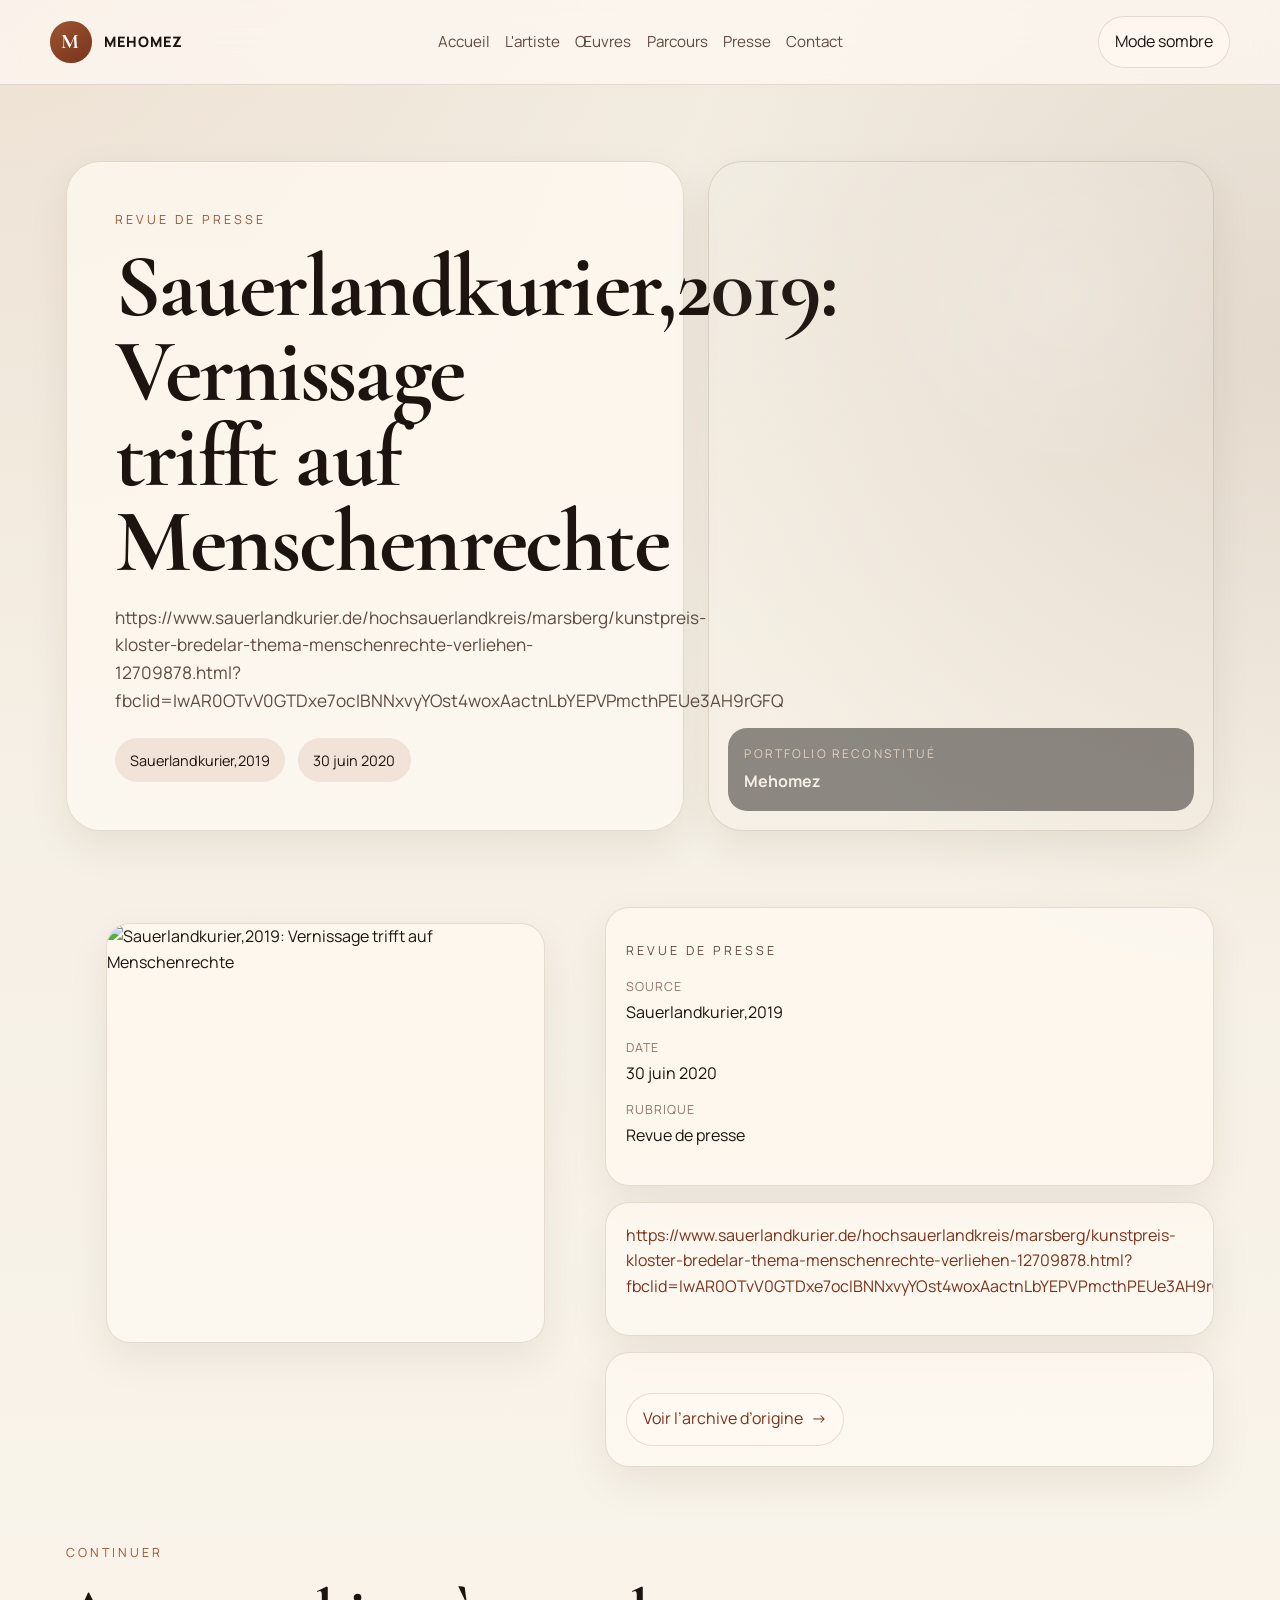
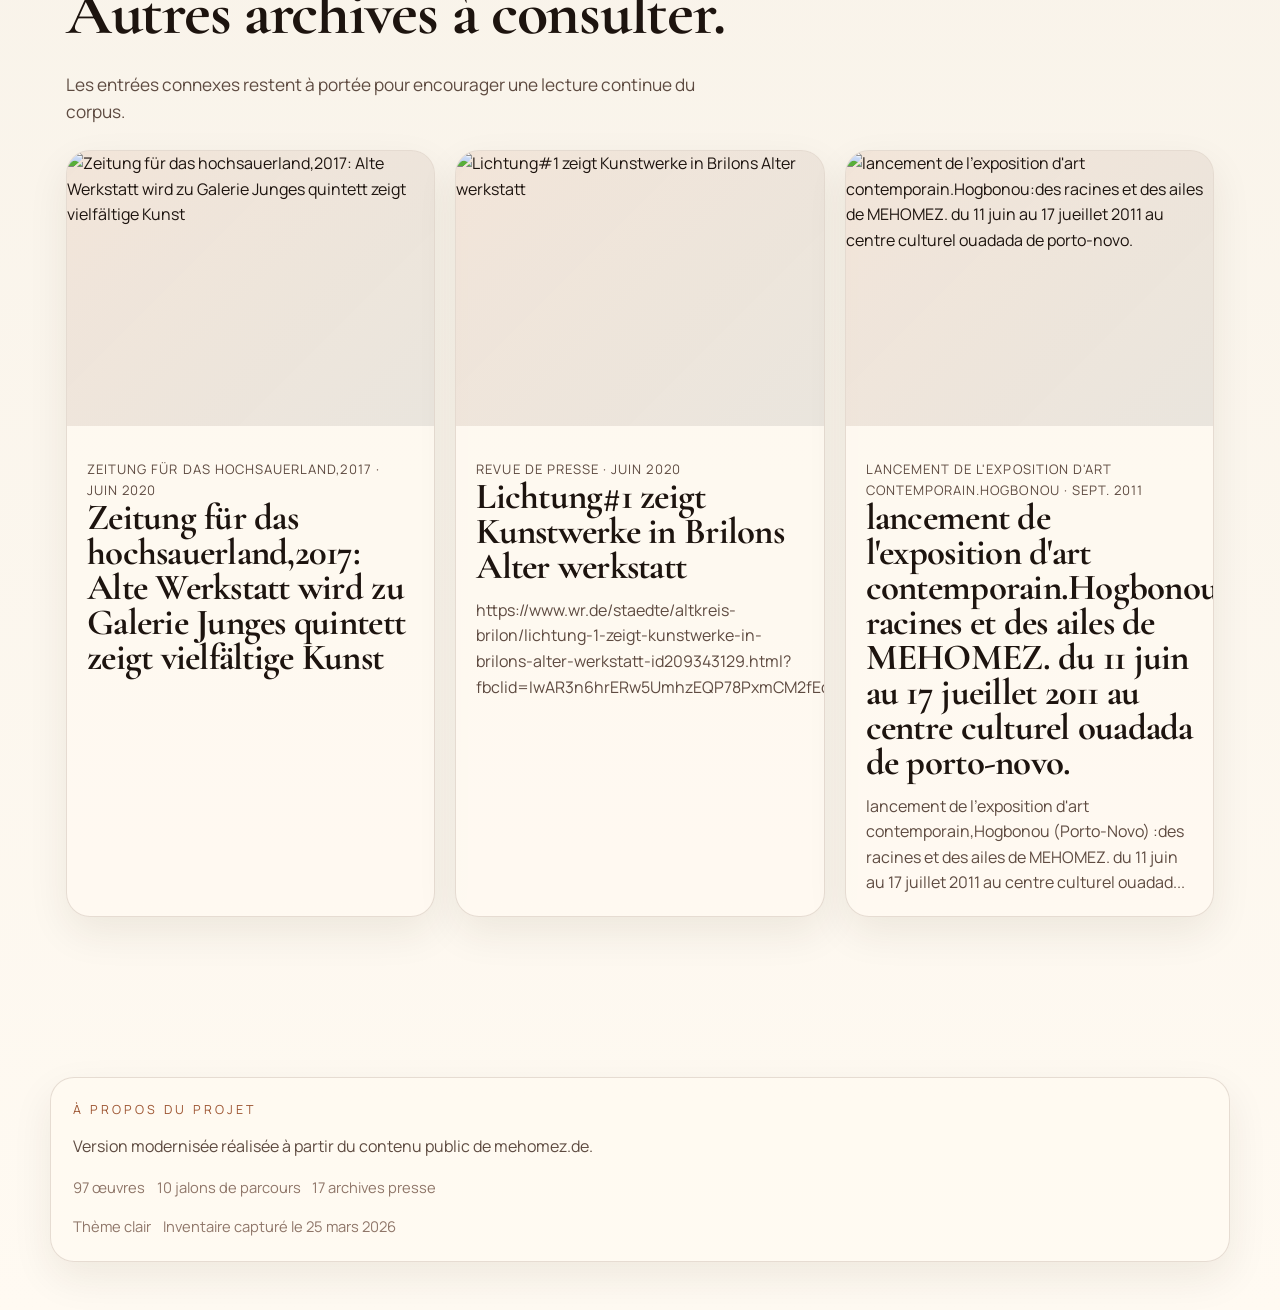
==== article.html @ 06244765 "feat: Add initial website structure, styling, content fetching scripts, and core pages for Mehomez." ====
<!DOCTYPE html>
<html lang="fr">
  <head>
    <meta charset="utf-8" />
    <meta name="viewport" content="width=device-width, initial-scale=1" />
    <title>Mehomez | Article</title>
    <link rel="preconnect" href="https://fonts.googleapis.com" />
    <link rel="preconnect" href="https://fonts.gstatic.com" crossorigin />
    <link
      href="https://fonts.googleapis.com/css2?family=Cormorant+Garamond:wght@400;500;600;700&family=Manrope:wght@400;500;600;700;800&display=swap"
      rel="stylesheet"
    />
    <link rel="stylesheet" href="./caca.css" />
    <script type="module" src="./app.js"></script>
  </head>
  <body data-page="article-detail">
    <a class="skip-link" href="#main-content">Aller au contenu</a>
    <div class="site-frame">
      <header class="site-header" data-site-header></header>
      <main id="main-content" class="page-main" data-page-root></main>
      <footer class="site-footer" data-site-footer></footer>
    </div>
  </body>
</html>
---- caca.css ----
:root {
  color-scheme: light;
  --bg: #f2ece1;
  --bg-elevated: rgba(255, 250, 244, 0.82);
  --bg-strong: #fffaf2;
  --surface: rgba(255, 250, 242, 0.72);
  --surface-strong: rgba(255, 247, 238, 0.96);
  --text: #1d140f;
  --text-soft: #5e4b41;
  --text-faint: #8f7669;
  --line: rgba(99, 70, 53, 0.16);
  --accent: #9d5532;
  --accent-strong: #7a321b;
  --accent-soft: rgba(157, 85, 50, 0.12);
  --hero-overlay: linear-gradient(180deg, rgba(28, 18, 13, 0.1), rgba(28, 18, 13, 0.55));
  --shadow-lg: 0 26px 70px rgba(53, 32, 18, 0.12);
  --shadow-md: 0 16px 40px rgba(53, 32, 18, 0.08);
  --max-width: 1180px;
  --radius-xl: 34px;
  --radius-lg: 24px;
  --radius-md: 18px;
  --space-xl: 3rem;
  --space-2xl: 4.75rem;
  --space-3xl: 7rem;
  --font-serif: "Cormorant Garamond", Georgia, serif;
  --font-sans: "Manrope", "Segoe UI", sans-serif;
}

html[data-theme='dark'] {
  color-scheme: dark;
  --bg: #111113;
  --bg-elevated: rgba(21, 21, 24, 0.84);
  --bg-strong: #17181b;
  --surface: rgba(24, 24, 28, 0.76);
  --surface-strong: rgba(28, 28, 33, 0.94);
  --text: #efe6d9;
  --text-soft: #cbb7a3;
  --text-faint: #9d8879;
  --line: rgba(245, 219, 194, 0.12);
  --accent: #ca7a49;
  --accent-strong: #ef9c62;
  --accent-soft: rgba(202, 122, 73, 0.16);
  --hero-overlay: linear-gradient(180deg, rgba(9, 9, 11, 0.14), rgba(9, 9, 11, 0.72));
  --shadow-lg: 0 30px 80px rgba(0, 0, 0, 0.34);
  --shadow-md: 0 18px 42px rgba(0, 0, 0, 0.24);
}

* {
  box-sizing: border-box;
}

html {
  scroll-behavior: smooth;
}

body {
  margin: 0;
  min-height: 100vh;
  font-family: var(--font-sans);
  color: var(--text);
  background:
    radial-gradient(circle at top left, rgba(210, 162, 128, 0.14), transparent 24%),
    radial-gradient(circle at 100% 12%, rgba(120, 76, 48, 0.12), transparent 22%),
    linear-gradient(180deg, var(--bg), var(--bg-strong));
  line-height: 1.6;
}

body::before {
  content: "";
  position: fixed;
  inset: 0;
  background-image:
    linear-gradient(rgba(255, 255, 255, 0.03) 1px, transparent 1px),
    linear-gradient(90deg, rgba(255, 255, 255, 0.03) 1px, transparent 1px);
  background-size: 120px 120px;
  opacity: 0.18;
  pointer-events: none;
  mix-blend-mode: soft-light;
}

a {
  color: inherit;
  text-decoration: none;
}

img {
  display: block;
  max-width: 100%;
}

.skip-link {
  position: absolute;
  left: -999px;
  top: 1rem;
  z-index: 999;
  background: var(--accent-strong);
  color: #fff;
  padding: 0.75rem 1rem;
  border-radius: 999px;
}

.skip-link:focus {
  left: 1rem;
}

.site-header {
  position: sticky;
  top: 0;
  z-index: 40;
  backdrop-filter: blur(18px);
  background: color-mix(in srgb, var(--bg-elevated) 85%, transparent);
  border-bottom: 1px solid var(--line);
}

.site-header__inner,
.site-footer__grid,
.section-shell,
.page-main {
  width: min(calc(100% - 2rem), var(--max-width));
  margin: 0 auto;
}

.site-header__inner {
  display: flex;
  align-items: center;
  justify-content: space-between;
  gap: 1rem;
  padding: 1rem 0;
}

.brand {
  display: inline-flex;
  align-items: center;
  gap: 0.8rem;
  font-weight: 800;
  letter-spacing: 0.06em;
  text-transform: uppercase;
}

.brand__mark {
  display: grid;
  place-items: center;
  width: 2.6rem;
  height: 2.6rem;
  border-radius: 50%;
  background: linear-gradient(145deg, var(--accent), var(--accent-strong));
  color: #fff;
  font-family: var(--font-serif);
  font-size: 1.3rem;
}

.brand__text {
  font-size: 0.9rem;
}

.site-nav,
.site-header__actions {
  display: flex;
  align-items: center;
  gap: 0.75rem;
}

.site-nav a,
.theme-toggle,
.menu-toggle,
.cta-link,
.collection-link,
.field select,
.field input {
  transition: 180ms ease;
}

.site-nav a {
  position: relative;
  padding: 0.4rem 0.1rem;
  font-size: 0.95rem;
  color: var(--text-soft);
}

.site-nav a::after {
  content: "";
  position: absolute;
  left: 0;
  bottom: -0.15rem;
  width: 100%;
  height: 1px;
  background: var(--accent);
  transform: scaleX(0);
  transform-origin: left;
}

.site-nav a:hover,
.site-nav a:focus-visible,
.site-nav a.is-active {
  color: var(--text);
}

.site-nav a:hover::after,
.site-nav a:focus-visible::after,
.site-nav a.is-active::after {
  transform: scaleX(1);
}

.theme-toggle,
.menu-toggle,
.cta-link {
  border: 1px solid var(--line);
  border-radius: 999px;
  background: var(--surface);
  color: var(--text);
  font: inherit;
  cursor: pointer;
}

.theme-toggle,
.menu-toggle {
  padding: 0.75rem 1rem;
}

.theme-toggle:hover,
.menu-toggle:hover,
.cta-link:hover,
.field select:hover,
.field input:hover {
  border-color: var(--accent);
}

.theme-toggle:focus-visible,
.menu-toggle:focus-visible,
.site-nav a:focus-visible,
.cta-link:focus-visible,
.field select:focus-visible,
.field input:focus-visible,
.link-stack a:focus-visible,
.work-card a:focus-visible,
.story-card a:focus-visible,
.collection-link:focus-visible {
  outline: 2px solid var(--accent);
  outline-offset: 3px;
}

.menu-toggle {
  display: none;
}

.mobile-nav {
  display: none;
  padding: 0 1rem 1rem;
  gap: 0.75rem;
}

.mobile-nav a {
  display: block;
  padding: 0.85rem 0;
  border-bottom: 1px solid var(--line);
  color: var(--text-soft);
}

.mobile-nav a.is-active {
  color: var(--text);
}

.page-main {
  padding-bottom: var(--space-3xl);
}

.section-shell {
  padding: var(--space-2xl) 0 0;
}

.hero {
  padding-top: clamp(2.8rem, 6vw, 5rem);
}

.hero__grid {
  display: grid;
  grid-template-columns: minmax(0, 1.1fr) minmax(320px, 0.9fr);
  gap: 1.5rem;
  align-items: stretch;
}

.hero__copy,
.hero__visual,
.panel,
.work-card,
.story-card,
.stat-card,
.collection-link,
.timeline-item {
  border: 1px solid var(--line);
  background: var(--surface);
  box-shadow: var(--shadow-md);
}

.hero__copy {
  padding: clamp(1.6rem, 4vw, 3rem);
  border-radius: var(--radius-xl);
}

.hero__copy h1,
.section-heading h2,
.panel h2,
.work-card h3,
.story-card h3,
.timeline-item h3 {
  margin: 0;
  font-family: var(--font-serif);
  line-height: 0.95;
  letter-spacing: -0.02em;
}

.hero__copy h1 {
  font-size: clamp(3.2rem, 7vw, 6.8rem);
  max-width: 11ch;
}

.eyebrow {
  margin: 0 0 0.85rem;
  color: var(--accent);
  font-size: 0.78rem;
  letter-spacing: 0.24em;
  text-transform: uppercase;
}

.lede,
.section-lede {
  margin: 1.2rem 0 0;
  max-width: 58ch;
  color: var(--text-soft);
  font-size: 1.08rem;
}

.hero__visual {
  position: relative;
  min-height: 420px;
  overflow: hidden;
  border-radius: var(--radius-xl);
  background:
    var(--hero-overlay),
    linear-gradient(135deg, rgba(157, 85, 50, 0.18), rgba(19, 14, 12, 0.42));
  background-size: cover;
  background-position: center;
}

.hero__visual::after {
  content: "";
  position: absolute;
  inset: 0;
  background:
    linear-gradient(145deg, rgba(255, 255, 255, 0.06), transparent 35%),
    radial-gradient(circle at 70% 20%, rgba(255, 255, 255, 0.18), transparent 30%);
}

.hero__visual-overlay {
  position: absolute;
  inset: auto 1.2rem 1.2rem 1.2rem;
  z-index: 1;
  display: grid;
  gap: 0.35rem;
  padding: 1rem;
  border-radius: 1.2rem;
  background: rgba(17, 14, 13, 0.46);
  color: #f6ede4;
  backdrop-filter: blur(10px);
}

.hero__visual-label {
  font-size: 0.75rem;
  letter-spacing: 0.18em;
  text-transform: uppercase;
  color: rgba(255, 232, 210, 0.76);
}

.meta-strip {
  display: flex;
  flex-wrap: wrap;
  gap: 0.8rem;
  margin: 1.5rem 0 0;
  padding: 0;
  list-style: none;
}

.meta-strip li {
  padding: 0.65rem 0.95rem;
  border-radius: 999px;
  background: var(--accent-soft);
  color: var(--text);
  font-size: 0.9rem;
}

.stat-band__grid,
.cards-grid,
.artist-grid,
.contact-grid,
.detail-grid,
.split-grid {
  display: grid;
  gap: 1.25rem;
}

.stat-band__grid {
  grid-template-columns: repeat(3, minmax(0, 1fr));
}

.stat-card {
  padding: 1.25rem 1.3rem;
  border-radius: var(--radius-lg);
}

.stat-card strong {
  display: block;
  font-family: var(--font-serif);
  font-size: clamp(2rem, 4vw, 3.1rem);
}

.stat-card span {
  color: var(--text-soft);
}

.section-heading {
  display: grid;
  gap: 0.45rem;
  margin-bottom: 1.5rem;
}

.section-heading h2,
.panel h2 {
  font-size: clamp(2.2rem, 5vw, 4rem);
}

.cards-grid--featured,
.cards-grid--stories,
.cards-grid--works {
  grid-template-columns: repeat(3, minmax(0, 1fr));
}

.work-card,
.story-card,
.collection-link,
.panel,
.timeline-item {
  border-radius: var(--radius-lg);
  overflow: hidden;
}

.work-card__media,
.story-card__media {
  display: block;
  aspect-ratio: 4 / 3;
  overflow: hidden;
  background: linear-gradient(135deg, var(--accent-soft), rgba(0, 0, 0, 0.08));
}

.work-card--featured .work-card__media {
  aspect-ratio: 5 / 4;
}

.work-card img,
.story-card img,
.detail-figure img,
.thumb-card img {
  width: 100%;
  height: 100%;
  object-fit: cover;
  transition: transform 220ms ease;
}

.work-card:hover img,
.story-card:hover img,
.thumb-card:hover img {
  transform: scale(1.03);
}

.work-card__body,
.story-card__body,
.panel,
.timeline-item__body {
  padding: 1.25rem;
}

.work-card__body h3,
.story-card__body h3,
.timeline-item__body h3 {
  font-size: clamp(1.65rem, 3vw, 2.3rem);
}

.work-card__body p,
.story-card__body p,
.timeline-item__body p,
.panel p {
  margin: 0.8rem 0 0;
  color: var(--text-soft);
}

.chip-list,
.accent-stack,
.site-footer__stats,
.site-footer__meta,
.thumb-strip {
  display: flex;
  flex-wrap: wrap;
  gap: 0.7rem;
}

.chip {
  display: inline-flex;
  align-items: center;
  padding: 0.35rem 0.8rem;
  border-radius: 999px;
  background: var(--accent-soft);
  color: var(--text);
  font-size: 0.84rem;
}

.card-meta,
.detail-meta-grid {
  display: grid;
  gap: 0.8rem;
  margin-top: 1rem;
}

.card-meta dt,
.detail-meta-grid dt {
  color: var(--text-faint);
  font-size: 0.78rem;
  letter-spacing: 0.08em;
  text-transform: uppercase;
}

.card-meta dd,
.detail-meta-grid dd {
  margin: 0.2rem 0 0;
}

.split-grid {
  grid-template-columns: 1.15fr 0.85fr;
  align-items: start;
}

.collection-grid {
  display: grid;
  gap: 1rem;
}

.collection-link {
  display: grid;
  gap: 0.5rem;
  padding: 1.25rem;
}

.collection-link strong {
  font-family: var(--font-serif);
  font-size: 1.9rem;
}

.collection-link span:last-child {
  color: var(--text-soft);
}

.collection-link__count {
  color: var(--accent);
  font-size: 0.82rem;
  letter-spacing: 0.18em;
  text-transform: uppercase;
}

.artist-grid,
.detail-grid {
  grid-template-columns: 0.92fr 1.08fr;
  align-items: start;
}

.artist-panel {
  display: grid;
  gap: 1rem;
}

.prose {
  color: var(--text);
}

.prose > :first-child {
  margin-top: 0;
}

.prose > :last-child {
  margin-bottom: 0;
}

.prose h1,
.prose h2,
.prose h3 {
  font-family: var(--font-serif);
  line-height: 0.98;
}

.prose a,
.cta-link,
.link-stack a {
  color: var(--accent-strong);
}

.cta-link {
  display: inline-flex;
  align-items: center;
  gap: 0.5rem;
  margin-top: 1.2rem;
  padding: 0.8rem 1rem;
}

.cta-link::after {
  content: "→";
}

.filter-panel,
.results-bar {
  margin-bottom: 1rem;
}

.filter-grid {
  display: grid;
  grid-template-columns: repeat(3, minmax(0, 1fr));
  gap: 1rem;
}

.field {
  display: grid;
  gap: 0.45rem;
}

.field span {
  color: var(--text-faint);
  font-size: 0.78rem;
  letter-spacing: 0.1em;
  text-transform: uppercase;
}

.field select,
.field input {
  width: 100%;
  min-height: 3rem;
  padding: 0.8rem 1rem;
  border: 1px solid var(--line);
  border-radius: 1rem;
  background: var(--bg-strong);
  color: var(--text);
  font: inherit;
}

.results-bar p {
  margin: 0;
  color: var(--text-soft);
}

.detail-stack,
.detail-gallery {
  display: grid;
  gap: 1rem;
}

.detail-figure {
  min-height: 420px;
  padding: 0;
}

.thumb-card {
  flex: 1 1 140px;
  min-width: 120px;
  aspect-ratio: 1 / 1;
  overflow: hidden;
  border: 1px solid var(--line);
  border-radius: 1rem;
}

.story-card__meta {
  margin: 0;
  color: var(--text-faint);
  font-size: 0.82rem;
  letter-spacing: 0.08em;
  text-transform: uppercase;
}

.timeline {
  position: relative;
  display: grid;
  gap: 1rem;
}

.timeline::before {
  content: "";
  position: absolute;
  left: 6.35rem;
  top: 0.6rem;
  bottom: 0.6rem;
  width: 1px;
  background: var(--line);
}

.timeline-item {
  position: relative;
  display: grid;
  grid-template-columns: 5.4rem 1fr;
  gap: 1rem;
  padding: 1rem;
}

.timeline-item::before {
  content: "";
  position: absolute;
  left: 5.95rem;
  top: 1.4rem;
  width: 0.8rem;
  height: 0.8rem;
  border-radius: 50%;
  background: var(--accent);
  border: 4px solid var(--bg-strong);
}

.timeline-item__date {
  font-size: 0.84rem;
  letter-spacing: 0.08em;
  text-transform: uppercase;
  color: var(--text-faint);
}

.contact-grid {
  grid-template-columns: repeat(3, minmax(0, 1fr));
}

.link-stack {
  display: grid;
  gap: 0.75rem;
  margin-top: 1rem;
}

.link-stack a {
  word-break: break-word;
}

.empty-state,
.media-fallback {
  display: grid;
  place-items: center;
  text-align: center;
  border: 1px dashed var(--line);
  border-radius: var(--radius-lg);
  padding: 2rem;
  color: var(--text-soft);
  background: linear-gradient(135deg, var(--accent-soft), transparent);
}

.media-fallback {
  min-height: 220px;
}

.media-fallback--large {
  min-height: 420px;
}

.site-footer {
  padding: 0 0 var(--space-xl);
}

.site-footer__grid {
  margin-top: var(--space-xl);
  padding: 1.4rem;
  border: 1px solid var(--line);
  border-radius: var(--radius-lg);
  background: var(--surface);
  box-shadow: var(--shadow-md);
}

.site-footer__lede {
  margin: 0.45rem 0 0;
  color: var(--text-soft);
}

.site-footer__stats,
.site-footer__meta {
  margin-top: 1rem;
  color: var(--text-faint);
  font-size: 0.92rem;
}

.reveal {
  animation: rise-in 560ms ease both;
}

.cards-grid > *:nth-child(2),
.stat-band__grid > *:nth-child(2),
.collection-grid > *:nth-child(2),
.timeline > *:nth-child(2) {
  animation-delay: 80ms;
}

.cards-grid > *:nth-child(3),
.stat-band__grid > *:nth-child(3),
.collection-grid > *:nth-child(3),
.timeline > *:nth-child(3) {
  animation-delay: 140ms;
}

@keyframes rise-in {
  from {
    opacity: 0;
    transform: translateY(18px);
  }
  to {
    opacity: 1;
    transform: translateY(0);
  }
}

@media (max-width: 980px) {
  .site-nav {
    display: none;
  }

  .menu-toggle {
    display: inline-flex;
  }

  .mobile-nav {
    display: grid;
  }

  .hero__grid,
  .split-grid,
  .artist-grid,
  .detail-grid,
  .contact-grid,
  .cards-grid--featured,
  .cards-grid--stories,
  .cards-grid--works,
  .stat-band__grid,
  .filter-grid {
    grid-template-columns: 1fr;
  }

  .hero__visual {
    min-height: 320px;
  }

  .timeline::before,
  .timeline-item::before {
    display: none;
  }

  .timeline-item {
    grid-template-columns: 1fr;
  }
}

@media (max-width: 640px) {
  .site-header__inner {
    align-items: flex-start;
  }

  .site-header__actions {
    flex-wrap: wrap;
    justify-content: flex-end;
  }

  .hero__copy h1 {
    font-size: clamp(2.5rem, 14vw, 4.1rem);
  }

  .section-heading h2,
  .panel h2,
  .work-card__body h3,
  .story-card__body h3 {
    font-size: clamp(1.9rem, 9vw, 2.8rem);
  }

  .theme-toggle,
  .menu-toggle,
  .cta-link {
    width: 100%;
    justify-content: center;
  }

  .site-footer__grid {
    padding: 1rem;
  }
}
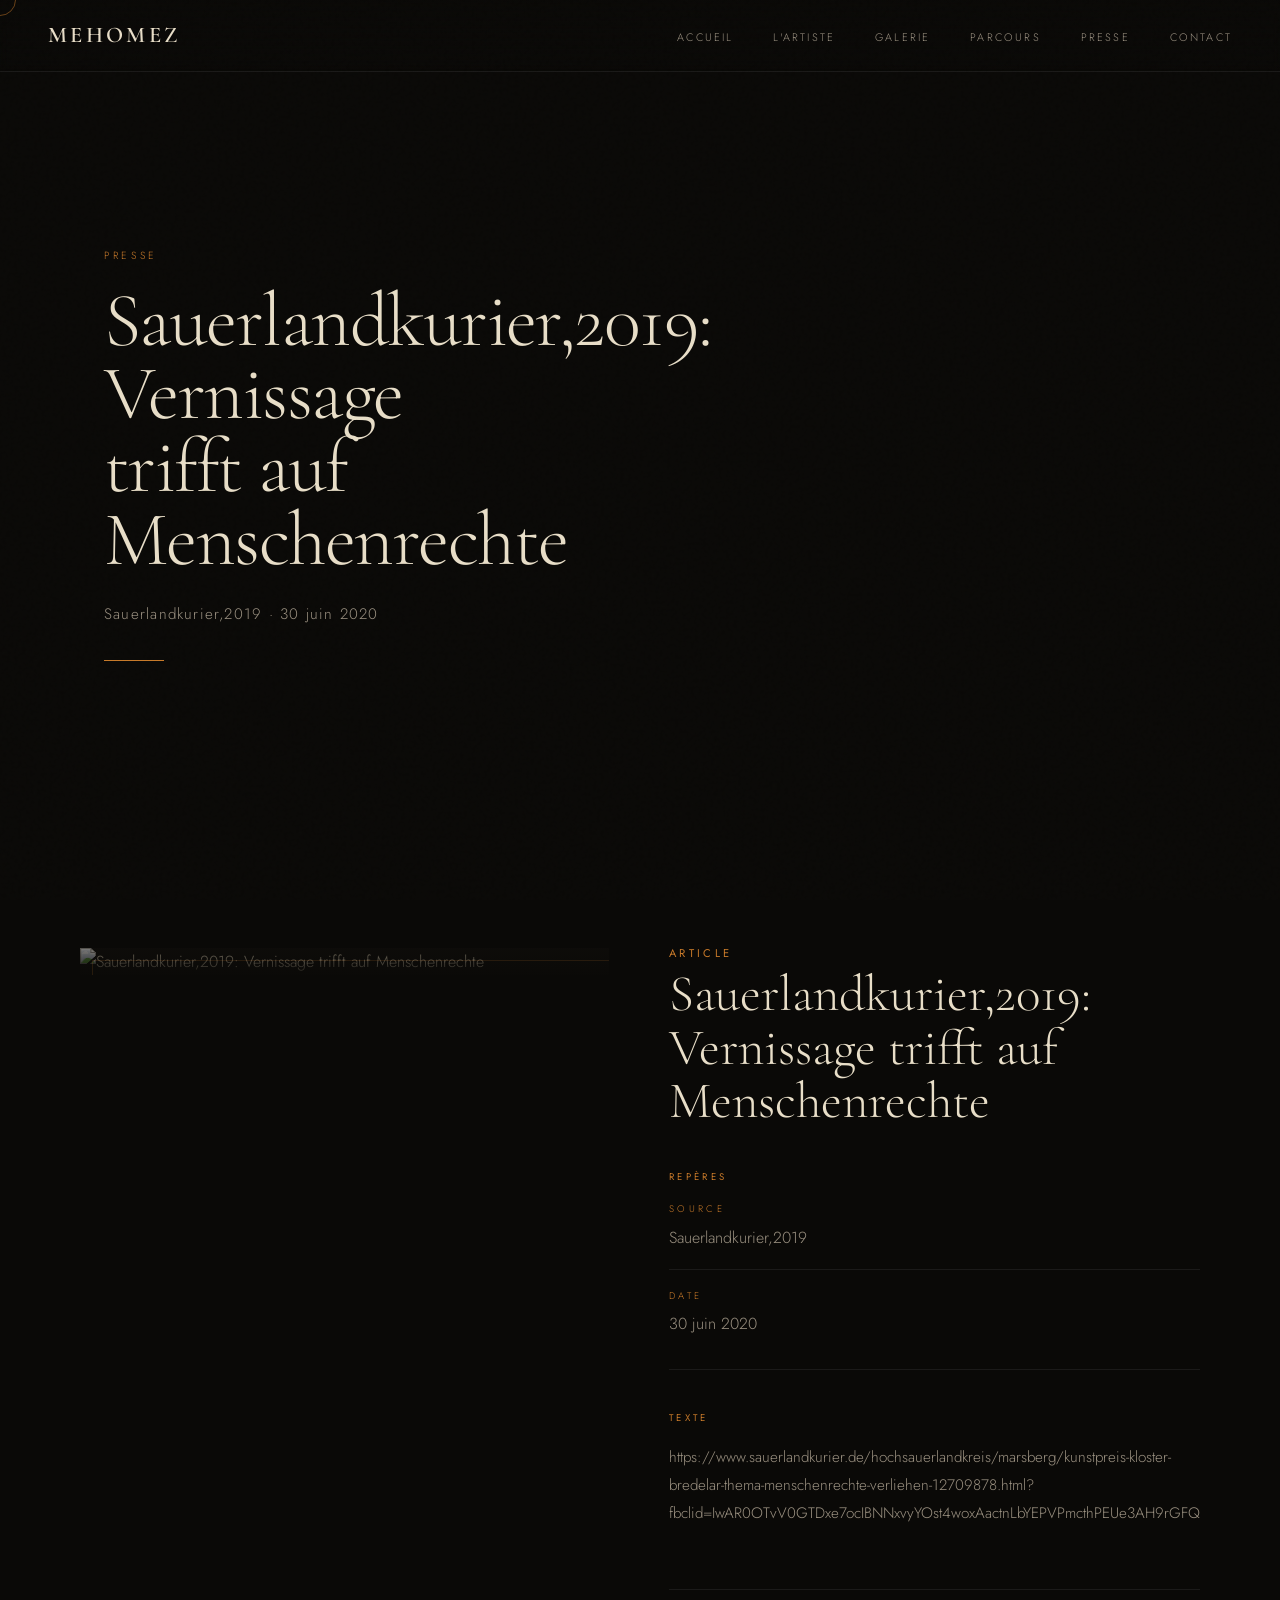
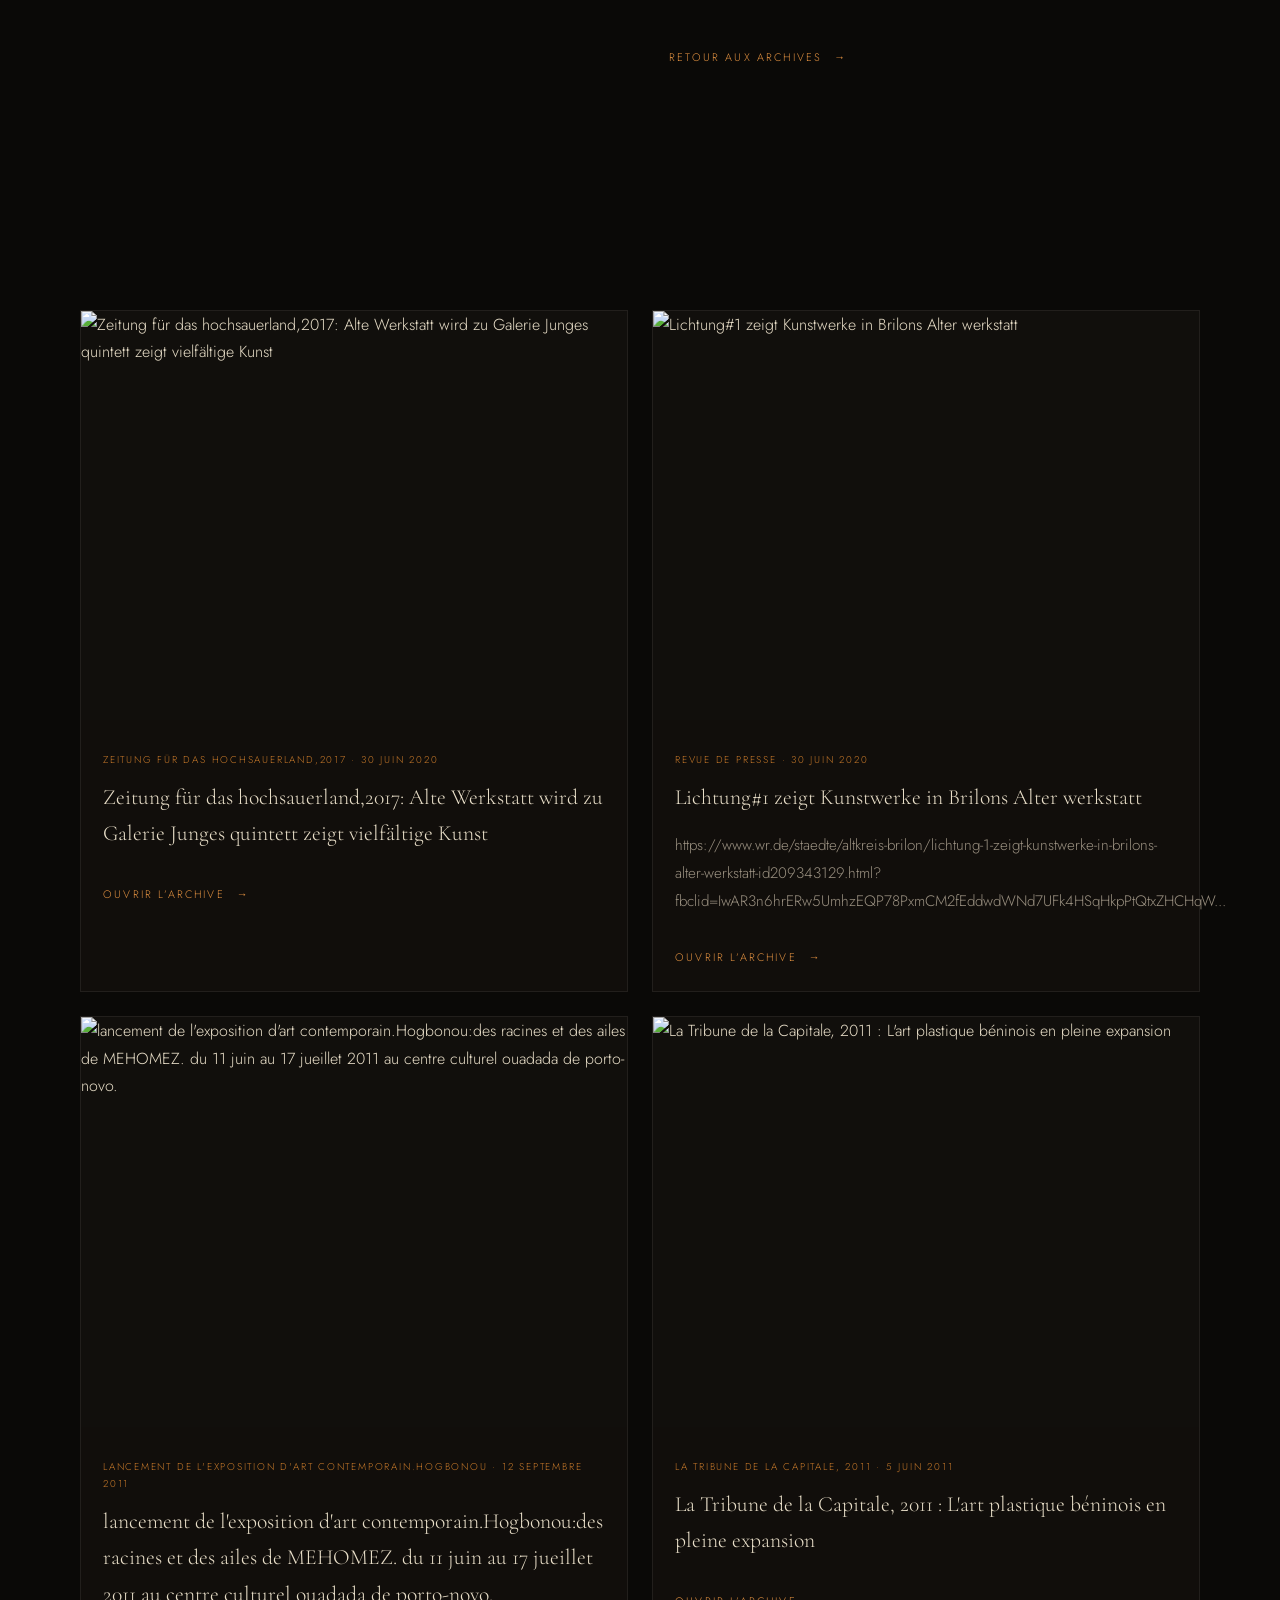
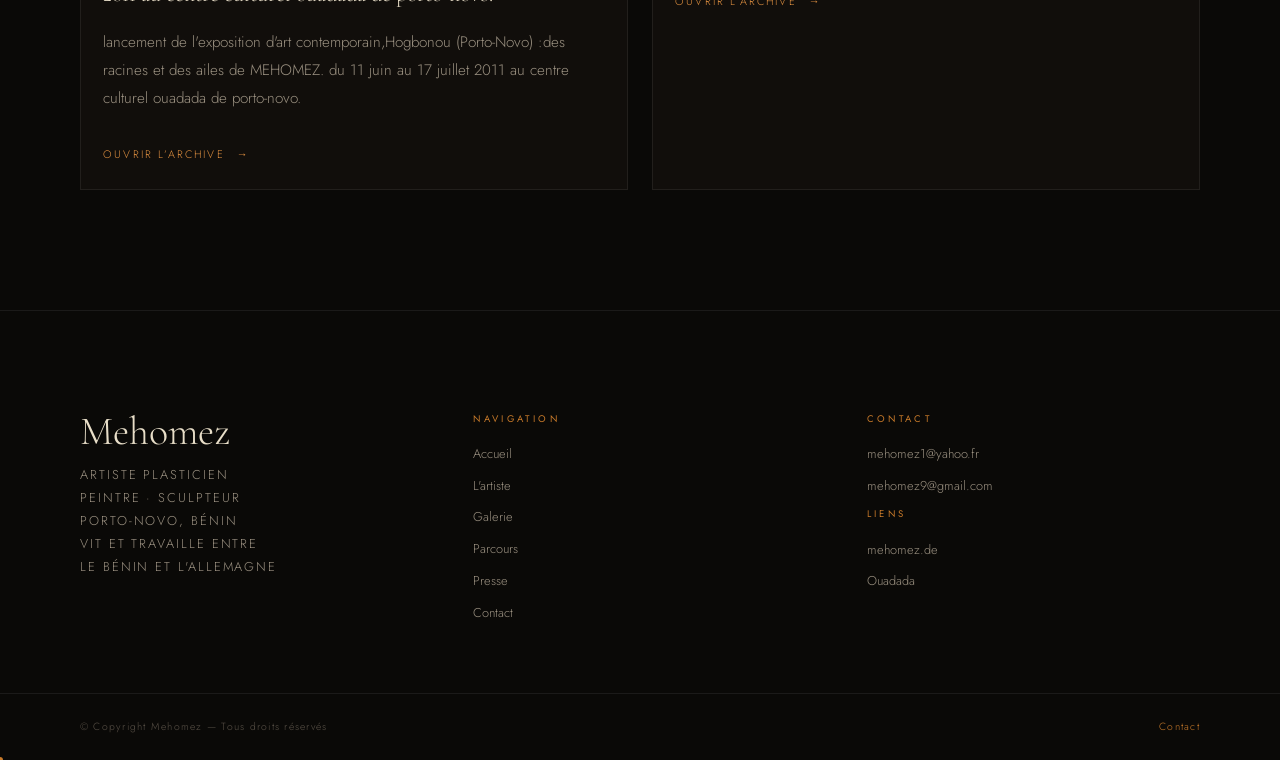
==== commit f38a2090: "refactor: Reimplement client-side rendering logic and update styling across all pages." ====
--- a/article.html
+++ b/article.html
@@ -7,10 +7,10 @@
     <link rel="preconnect" href="https://fonts.googleapis.com" />
     <link rel="preconnect" href="https://fonts.gstatic.com" crossorigin />
     <link
-      href="https://fonts.googleapis.com/css2?family=Cormorant+Garamond:wght@400;500;600;700&family=Manrope:wght@400;500;600;700;800&display=swap"
+      href="https://fonts.googleapis.com/css2?family=Cormorant+Garamond:ital,wght@0,300;0,400;0,600;1,300;1,400&family=Jost:wght@200;300;400;500&display=swap"
       rel="stylesheet"
     />
-    <link rel="stylesheet" href="./caca.css" />
+    <link rel="stylesheet" href="./style.css" />
     <script type="module" src="./app.js"></script>
   </head>
   <body data-page="article-detail">
--- a/style.css
+++ b/style.css
@@ -0,0 +1,1388 @@
+:root {
+  --bg: #0a0907;
+  --bg2: #110f0c;
+  --bg3: #1a1712;
+  --panel: rgba(18, 15, 12, 0.9);
+  --ochre: #c87a2a;
+  --ochre-light: #e09040;
+  --earth: #7a5c30;
+  --text: #e8dec8;
+  --text-dim: #9a9080;
+  --text-muted: #5a5248;
+  --border: rgba(200, 122, 42, 0.15);
+  --border-dim: rgba(255, 255, 255, 0.07);
+  --overlay: linear-gradient(to bottom, rgba(10, 9, 7, 0.24) 0%, rgba(10, 9, 7, 0.18) 40%, rgba(10, 9, 7, 0.72) 75%, rgba(10, 9, 7, 0.98) 100%);
+  --serif: "Cormorant Garamond", Georgia, serif;
+  --sans: "Jost", "Segoe UI", sans-serif;
+  --site-max: 1400px;
+}
+
+*,
+*::before,
+*::after {
+  box-sizing: border-box;
+}
+
+html {
+  scroll-behavior: smooth;
+}
+
+body {
+  margin: 0;
+  background: var(--bg);
+  color: var(--text);
+  font-family: var(--sans);
+  font-weight: 300;
+  line-height: 1.7;
+  overflow-x: hidden;
+}
+
+body::before {
+  content: "";
+  position: fixed;
+  inset: 0;
+  z-index: 9999;
+  pointer-events: none;
+  opacity: 0.4;
+  background-image: url("data:image/svg+xml,%3Csvg viewBox='0 0 256 256' xmlns='http://www.w3.org/2000/svg'%3E%3Cfilter id='noise'%3E%3CfeTurbulence type='fractalNoise' baseFrequency='0.9' numOctaves='4' stitchTiles='stitch'/%3E%3C/filter%3E%3Crect width='100%25' height='100%25' filter='url(%23noise)' opacity='0.04'/%3E%3C/svg%3E");
+}
+
+a {
+  color: inherit;
+  text-decoration: none;
+}
+
+button,
+input,
+select {
+  font: inherit;
+}
+
+img {
+  display: block;
+  max-width: 100%;
+}
+
+.skip-link {
+  position: absolute;
+  left: -999px;
+  top: 16px;
+  z-index: 10001;
+  padding: 10px 14px;
+  border-radius: 999px;
+  background: var(--ochre);
+  color: var(--bg);
+}
+
+.skip-link:focus {
+  left: 16px;
+}
+
+.site-header:empty,
+.site-footer:empty {
+  display: none;
+}
+
+.cursor-dot {
+  position: fixed;
+  z-index: 10000;
+  width: 6px;
+  height: 6px;
+  border-radius: 50%;
+  background: var(--ochre);
+  pointer-events: none;
+  transform: translate(-50%, -50%);
+}
+
+.cursor-ring {
+  position: fixed;
+  z-index: 10000;
+  width: 32px;
+  height: 32px;
+  border: 1px solid rgba(200, 122, 42, 0.5);
+  border-radius: 50%;
+  pointer-events: none;
+  transform: translate(-50%, -50%);
+  transition: transform 0.15s ease, border-color 0.15s ease, width 0.15s ease, height 0.15s ease;
+}
+
+@media (pointer: coarse) {
+  .cursor-dot,
+  .cursor-ring {
+    display: none;
+  }
+}
+
+.main-nav {
+  position: fixed;
+  top: 0;
+  left: 0;
+  right: 0;
+  z-index: 1000;
+  display: flex;
+  align-items: center;
+  justify-content: space-between;
+  gap: 24px;
+  height: 72px;
+  padding: 0 48px;
+  background: linear-gradient(to bottom, rgba(10, 9, 7, 0.95) 0%, transparent 100%);
+  backdrop-filter: blur(4px);
+  border-bottom: 1px solid var(--border-dim);
+  transition: background 0.35s ease, backdrop-filter 0.35s ease;
+}
+
+.main-nav.is-scrolled {
+  background: rgba(10, 9, 7, 0.97);
+  backdrop-filter: blur(12px);
+}
+
+.nav-logo {
+  font-family: var(--serif);
+  font-size: 1.4rem;
+  font-weight: 600;
+  letter-spacing: 0.15em;
+  color: var(--text);
+  text-transform: uppercase;
+}
+
+.nav-toggle {
+  display: none;
+  border: 1px solid var(--border-dim);
+  background: transparent;
+  color: var(--text);
+  padding: 8px 14px;
+  text-transform: uppercase;
+  letter-spacing: 0.18em;
+  font-size: 0.62rem;
+  cursor: pointer;
+}
+
+.nav-links {
+  display: flex;
+  align-items: center;
+  gap: 40px;
+  list-style: none;
+  margin: 0;
+  padding: 0;
+}
+
+.nav-links a {
+  position: relative;
+  font-size: 0.68rem;
+  letter-spacing: 0.2em;
+  text-transform: uppercase;
+  color: var(--text-dim);
+  transition: color 0.3s;
+}
+
+.nav-links a::after {
+  content: "";
+  position: absolute;
+  left: 0;
+  right: 0;
+  bottom: -3px;
+  height: 1px;
+  background: var(--ochre);
+  transform: scaleX(0);
+  transform-origin: left;
+  transition: transform 0.3s;
+}
+
+.nav-links a:hover,
+.nav-links a.is-active {
+  color: var(--ochre-light);
+}
+
+.nav-links a:hover::after,
+.nav-links a.is-active::after {
+  transform: scaleX(1);
+}
+
+.page-main {
+  padding-top: 0;
+}
+
+#artiste,
+#galerie,
+#parcours,
+#contact {
+  scroll-margin-top: 96px;
+}
+
+.site-shell {
+  max-width: var(--site-max);
+  margin: 0 auto;
+}
+
+.site-section {
+  max-width: var(--site-max);
+  margin: 0 auto;
+  padding: 120px 80px;
+}
+
+.section-bg {
+  background: var(--bg2);
+  border-top: 1px solid var(--border-dim);
+  border-bottom: 1px solid var(--border-dim);
+}
+
+.divider {
+  width: 100%;
+  height: 1px;
+  background: var(--border-dim);
+}
+
+.section-label,
+.eyebrow {
+  margin: 0 0 16px;
+  font-size: 0.6rem;
+  letter-spacing: 0.4em;
+  text-transform: uppercase;
+  color: var(--ochre);
+}
+
+.section-title {
+  margin: 0;
+  font-family: var(--serif);
+  font-size: clamp(2.5rem, 5vw, 4.5rem);
+  font-weight: 300;
+  line-height: 1.1;
+  color: var(--text);
+}
+
+.section-title em {
+  font-style: italic;
+  color: var(--ochre-light);
+}
+
+.section-copy,
+.text-block p,
+.story-summary,
+.detail-prose,
+.artist-copy p {
+  font-size: 0.95rem;
+  line-height: 1.85;
+  color: var(--text-dim);
+}
+
+#hero,
+.page-hero {
+  position: relative;
+  min-height: 100vh;
+  display: flex;
+  align-items: flex-end;
+  overflow: hidden;
+}
+
+.page-hero {
+  min-height: 92vh;
+  padding-top: 72px;
+  align-items: center;
+}
+
+.hero-slideshow,
+.page-hero-image {
+  position: absolute;
+  inset: 0;
+}
+
+.hero-slide,
+.page-hero-image::before {
+  position: absolute;
+  inset: 0;
+  background-size: cover;
+  background-position: center;
+}
+
+.hero-slide {
+  opacity: 0;
+  transform: scale(1.05);
+  transition: opacity 1.8s ease-in-out, transform 8s ease-in-out;
+}
+
+.hero-slide.active {
+  opacity: 1;
+  transform: scale(1);
+}
+
+.page-hero-image::before {
+  content: "";
+  background-image: var(--hero-image);
+  filter: saturate(0.92) contrast(1.02);
+}
+
+.hero-overlay,
+.page-hero-overlay {
+  position: absolute;
+  inset: 0;
+  background: var(--overlay);
+}
+
+.hero-content,
+.page-hero-content {
+  position: relative;
+  z-index: 2;
+  width: min(calc(100% - 48px), var(--site-max));
+  margin: 0 auto;
+}
+
+.hero-content {
+  padding: 0 80px 80px;
+}
+
+.page-hero-content {
+  padding: 96px 80px 88px;
+}
+
+.hero-eyebrow,
+.page-hero-eyebrow {
+  margin: 0 0 20px;
+  font-size: 0.65rem;
+  letter-spacing: 0.35em;
+  text-transform: uppercase;
+  color: var(--ochre);
+}
+
+.hero-title,
+.page-hero-title {
+  margin: 0;
+  font-family: var(--serif);
+  font-size: clamp(4.5rem, 10vw, 9rem);
+  font-weight: 300;
+  line-height: 0.9;
+  letter-spacing: -0.02em;
+}
+
+.page-hero-title {
+  font-size: clamp(3rem, 6vw, 5.8rem);
+  line-height: 0.95;
+  max-width: 10ch;
+}
+
+.hero-title em,
+.page-hero-title em {
+  font-style: italic;
+  color: var(--ochre-light);
+}
+
+.hero-sub,
+.page-hero-sub {
+  margin-top: 24px;
+  max-width: 68ch;
+  font-size: 0.8rem;
+  letter-spacing: 0.2em;
+  text-transform: uppercase;
+  color: var(--text-dim);
+}
+
+.page-hero-sub {
+  text-transform: none;
+  letter-spacing: 0.08em;
+  font-size: 0.95rem;
+  line-height: 1.8;
+  max-width: 42rem;
+}
+
+.hero-manifesto {
+  max-width: 38rem;
+  margin-top: 22px;
+  color: var(--text);
+  font-size: 1rem;
+  line-height: 1.9;
+}
+
+.hero-actions {
+  display: flex;
+  flex-wrap: wrap;
+  gap: 16px;
+  margin-top: 32px;
+}
+
+.hero-cta {
+  display: inline-flex;
+  align-items: center;
+  justify-content: center;
+  min-width: 210px;
+  padding: 14px 22px;
+  border: 1px solid rgba(200, 122, 42, 0.32);
+  background: rgba(200, 122, 42, 0.12);
+  color: var(--text);
+  font-size: 0.68rem;
+  letter-spacing: 0.24em;
+  text-transform: uppercase;
+  transition: background 0.25s ease, border-color 0.25s ease, transform 0.25s ease, color 0.25s ease;
+}
+
+.hero-cta:hover {
+  background: rgba(200, 122, 42, 0.2);
+  border-color: rgba(224, 144, 64, 0.5);
+  transform: translateY(-2px);
+}
+
+.hero-cta--ghost {
+  background: transparent;
+  color: var(--text-dim);
+}
+
+.hero-cta--ghost:hover {
+  color: var(--text);
+}
+
+.hero-line,
+.page-hero-line {
+  width: 60px;
+  height: 1px;
+  margin-top: 32px;
+  background: var(--ochre);
+}
+
+.hero-indicators {
+  position: absolute;
+  right: 48px;
+  bottom: 80px;
+  z-index: 3;
+  display: flex;
+  flex-direction: column;
+  gap: 8px;
+}
+
+.hero-dot {
+  width: 2px;
+  height: 24px;
+  background: var(--text-muted);
+  cursor: pointer;
+  transition: background 0.3s, height 0.3s;
+}
+
+.hero-dot.active {
+  height: 40px;
+  background: var(--ochre);
+}
+
+.stats-band {
+  display: grid;
+  grid-template-columns: repeat(4, minmax(0, 1fr));
+  gap: 40px;
+  padding: 60px 80px;
+  border-top: 1px solid var(--border-dim);
+  border-bottom: 1px solid var(--border-dim);
+  background: var(--bg3);
+}
+
+.stat-item {
+  padding: 20px;
+  text-align: center;
+  border-right: 1px solid var(--border-dim);
+}
+
+.stat-item:last-child {
+  border-right: none;
+}
+
+.stat-number {
+  display: block;
+  font-family: var(--serif);
+  font-size: 3.5rem;
+  font-weight: 300;
+  line-height: 1;
+  color: var(--ochre-light);
+}
+
+.stat-label {
+  display: block;
+  margin-top: 8px;
+  font-size: 0.6rem;
+  letter-spacing: 0.3em;
+  text-transform: uppercase;
+  color: var(--text-muted);
+}
+
+.artist-preview,
+.artist-page-grid {
+  display: grid;
+  grid-template-columns: 1fr 1fr;
+  gap: 80px;
+  align-items: start;
+}
+
+.artiste-portrait,
+.detail-image-panel,
+.feature-panel {
+  position: relative;
+  overflow: hidden;
+  background: var(--bg2);
+}
+
+.artiste-portrait {
+  aspect-ratio: 3 / 4;
+  margin-top: 24px;
+}
+
+.artiste-portrait img,
+.detail-image-panel img,
+.feature-panel img {
+  width: 100%;
+  height: 100%;
+  object-fit: cover;
+  filter: sepia(20%) contrast(1.05);
+  transition: transform 0.8s ease;
+}
+
+.artiste-portrait:hover img,
+.detail-image-panel:hover img,
+.feature-panel:hover img {
+  transform: scale(1.04);
+}
+
+.artiste-portrait::after,
+.detail-image-panel::after {
+  content: "";
+  position: absolute;
+  inset: 0;
+  border: 1px solid var(--border);
+  transform: translate(12px, 12px);
+  pointer-events: none;
+}
+
+.artiste-portrait-caption,
+.feature-caption {
+  position: absolute;
+  left: 0;
+  right: 0;
+  bottom: 0;
+  padding: 24px;
+  background: linear-gradient(transparent, rgba(10, 9, 7, 0.9));
+  font-size: 0.7rem;
+  letter-spacing: 0.15em;
+  color: var(--text-dim);
+  text-transform: uppercase;
+}
+
+.artist-title,
+.detail-title {
+  margin: 0 0 40px;
+  font-family: var(--serif);
+  font-size: clamp(2.5rem, 4vw, 4rem);
+  font-weight: 300;
+  line-height: 1.05;
+}
+
+.artist-title span,
+.detail-title span,
+.mini-label {
+  display: block;
+  margin-bottom: 8px;
+  color: var(--ochre);
+  font-size: 0.7rem;
+  letter-spacing: 0.3em;
+  text-transform: uppercase;
+  font-family: var(--sans);
+  font-weight: 400;
+}
+
+.bio-block,
+.detail-card,
+.info-card {
+  margin-bottom: 40px;
+  padding-bottom: 32px;
+  border-bottom: 1px solid var(--border-dim);
+}
+
+.bio-block:last-child,
+.detail-card:last-child,
+.info-card:last-child {
+  border-bottom: none;
+  margin-bottom: 0;
+  padding-bottom: 0;
+}
+
+.bio-block h3,
+.detail-card h3,
+.archive-col h3,
+.footer-col h4 {
+  margin: 0 0 16px;
+  color: var(--ochre);
+  font-size: 0.6rem;
+  letter-spacing: 0.35em;
+  text-transform: uppercase;
+  font-weight: 400;
+}
+
+.quote-block{
+  font-family: var(--serif);
+  font-size: 1.5rem;
+  font-style: italic;
+  font-weight: 300;
+  color: var(--text);
+  line-height: 1.5;
+  padding-left: 24px;
+  border-left: 2px solid var(--ochre);
+}
+
+.philosophy-quote {
+  max-width: 800px;
+  font-family: var(--serif);
+  font-size: clamp(1.5rem, 3vw, 2.5rem);
+  font-style: italic;
+  font-weight: 300;
+  line-height: 1.5;
+  color: var(--text);
+}
+
+.quote-block {
+  padding-left: 24px;
+  border-left: 2px solid var(--ochre);
+}
+
+.philosophy-quote {
+  margin: 0 auto;
+  text-align: center;
+}
+
+.philosophy-section {
+  position: relative;
+  overflow: hidden;
+  padding: 120px 80px;
+  text-align: center;
+}
+
+.philosophy-section::before {
+  content: '"';
+  position: absolute;
+  top: 20px;
+  left: 50%;
+  transform: translateX(-50%);
+  font-family: var(--serif);
+  font-size: 20rem;
+  line-height: 1;
+  color: rgba(200, 122, 42, 0.04);
+  pointer-events: none;
+}
+
+.philosophy-attr {
+  display: block;
+  margin-top: 32px;
+  font-size: 0.65rem;
+  letter-spacing: 0.3em;
+  text-transform: uppercase;
+  color: var(--ochre);
+}
+
+.gallery-section {
+  max-width: var(--site-max);
+  margin: 0 auto;
+  padding: 80px 80px 120px;
+}
+
+.gallery-header,
+.archive-toolbar {
+  display: flex;
+  align-items: flex-end;
+  justify-content: space-between;
+  gap: 24px;
+  margin-bottom: 60px;
+}
+
+.gallery-filters,
+.archive-filters {
+  display: flex;
+  flex-wrap: wrap;
+  gap: 4px;
+  padding: 4px;
+  border: 1px solid var(--border-dim);
+  border-radius: 2px;
+  background: var(--bg2);
+}
+
+.filter-btn,
+.archive-select {
+  border: none;
+  background: transparent;
+  color: var(--text-muted);
+  cursor: pointer;
+  font-family: var(--sans);
+}
+
+.filter-btn {
+  padding: 8px 20px;
+  font-size: 0.65rem;
+  letter-spacing: 0.2em;
+  text-transform: uppercase;
+  transition: all 0.3s;
+}
+
+.filter-btn.active,
+.filter-btn:hover {
+  background: var(--ochre);
+  color: var(--bg);
+}
+
+.archive-select {
+  min-width: 150px;
+  padding: 8px 14px;
+  color: var(--text-dim);
+}
+
+.archive-search {
+  min-width: 220px;
+  padding: 10px 14px;
+  border: 1px solid var(--border-dim);
+  background: var(--bg2);
+  color: var(--text);
+}
+
+.archive-search::placeholder {
+  color: var(--text-muted);
+}
+
+.results-note {
+  margin-bottom: 24px;
+  font-size: 0.75rem;
+  letter-spacing: 0.12em;
+  text-transform: uppercase;
+  color: var(--text-muted);
+}
+
+.gallery-grid {
+  columns: 4;
+  column-gap: 16px;
+}
+
+.gallery-grid.gallery-grid--wide {
+  columns: 3;
+}
+
+.gallery-item {
+  break-inside: avoid;
+  position: relative;
+  margin-bottom: 16px;
+  overflow: hidden;
+  cursor: pointer;
+  background: var(--bg2);
+}
+
+.gallery-item.hidden {
+  display: none;
+}
+
+.gallery-item img {
+  width: 100%;
+  display: block;
+  transition: transform 0.7s ease;
+  filter: sepia(10%) contrast(1.05);
+}
+
+.gallery-item:hover img {
+  transform: scale(1.06);
+}
+
+.gallery-item-overlay {
+  position: absolute;
+  inset: 0;
+  display: flex;
+  flex-direction: column;
+  justify-content: flex-end;
+  padding: 20px;
+  background: linear-gradient(to top, rgba(10, 9, 7, 0.95) 0%, transparent 50%);
+  opacity: 0;
+  transition: opacity 0.4s;
+}
+
+.gallery-item:hover .gallery-item-overlay {
+  opacity: 1;
+}
+
+.gallery-item-tag {
+  position: absolute;
+  top: 12px;
+  left: 12px;
+  padding: 4px 8px;
+  background: rgba(200, 122, 42, 0.9);
+  color: var(--bg);
+  font-size: 0.55rem;
+  letter-spacing: 0.2em;
+  text-transform: uppercase;
+  font-weight: 500;
+}
+
+.gallery-item-title {
+  margin: 0 0 6px;
+  font-family: var(--serif);
+  font-size: 1rem;
+  font-weight: 400;
+  line-height: 1.2;
+}
+
+.gallery-item-meta {
+  font-size: 0.65rem;
+  letter-spacing: 0.15em;
+  color: var(--text-dim);
+}
+
+.parcours-section {
+  max-width: var(--site-max);
+  margin: 0 auto;
+  padding: 120px 80px;
+}
+
+.parcours-grid {
+  display: grid;
+  grid-template-columns: 1fr 1fr;
+  gap: 80px;
+  margin-top: 60px;
+}
+
+.archive-col h3 {
+  margin-bottom: 32px;
+  padding-bottom: 16px;
+  border-bottom: 1px solid var(--border);
+}
+
+.event-item,
+.press-item {
+  display: grid;
+  gap: 20px;
+  padding: 20px 0;
+  border-bottom: 1px solid var(--border-dim);
+  transition: padding-left 0.2s ease;
+}
+
+.event-item {
+  grid-template-columns: 60px 1fr;
+}
+
+.event-item:hover,
+.press-item:hover {
+  padding-left: 8px;
+}
+
+.event-year {
+  font-family: var(--serif);
+  font-size: 1.4rem;
+  font-weight: 300;
+  line-height: 1;
+  color: var(--ochre);
+}
+
+.event-details h4,
+.press-title {
+  margin: 0 0 4px;
+  font-size: 0.95rem;
+  font-weight: 400;
+  line-height: 1.3;
+  color: var(--text);
+}
+
+.event-details p,
+.press-summary {
+  margin: 0;
+  font-size: 0.75rem;
+  line-height: 1.6;
+  color: var(--text-dim);
+}
+
+.press-source {
+  margin-bottom: 4px;
+  font-size: 0.6rem;
+  letter-spacing: 0.2em;
+  text-transform: uppercase;
+  color: var(--ochre);
+}
+
+.detail-layout,
+.page-columns,
+.contact-grid,
+.feature-grid {
+  display: grid;
+  gap: 60px;
+}
+
+.detail-layout,
+.page-columns {
+  grid-template-columns: 1.1fr 0.9fr;
+}
+
+.feature-grid {
+  grid-template-columns: repeat(3, minmax(0, 1fr));
+}
+
+.detail-panel,
+.panel-card,
+.contact-card,
+.feature-card {
+  padding: 28px;
+  border: 1px solid var(--border-dim);
+  background: var(--panel);
+}
+
+.feature-card {
+  display: flex;
+  flex-direction: column;
+  min-height: 100%;
+  transition: transform 0.35s ease, border-color 0.35s ease;
+}
+
+.feature-card:hover {
+  transform: translateY(-4px);
+  border-color: var(--border);
+}
+
+.feature-card--spotlight {
+  grid-column: span 2;
+}
+
+.feature-panel {
+  aspect-ratio: 4 / 5;
+  margin: -28px -28px 24px;
+}
+
+.feature-card--spotlight .feature-panel {
+  aspect-ratio: 16 / 10;
+}
+
+.feature-panel::after {
+  content: "";
+  position: absolute;
+  inset: 0;
+  background: linear-gradient(to bottom, transparent 20%, rgba(10, 9, 7, 0.82) 100%);
+  pointer-events: none;
+}
+
+.feature-card-type {
+  margin: 0 0 12px;
+  color: var(--ochre);
+  font-size: 0.62rem;
+  letter-spacing: 0.3em;
+  text-transform: uppercase;
+}
+
+.feature-card h3 {
+  margin: 0 0 12px;
+  font-family: var(--serif);
+  font-size: clamp(1.6rem, 3vw, 2.5rem);
+  font-weight: 300;
+  line-height: 1;
+}
+
+.feature-card-meta {
+  margin: 0 0 14px;
+  color: var(--text-muted);
+  font-size: 0.68rem;
+  letter-spacing: 0.14em;
+  text-transform: uppercase;
+}
+
+.feature-card-copy {
+  margin: 0;
+  color: var(--text-dim);
+  font-size: 0.92rem;
+  line-height: 1.85;
+}
+
+.detail-meta {
+  display: grid;
+  gap: 18px;
+}
+
+.detail-meta-item {
+  padding-bottom: 18px;
+  border-bottom: 1px solid var(--border-dim);
+}
+
+.detail-meta-item:last-child {
+  padding-bottom: 0;
+  border-bottom: none;
+}
+
+.detail-meta-label {
+  display: block;
+  margin-bottom: 6px;
+  font-size: 0.6rem;
+  letter-spacing: 0.35em;
+  text-transform: uppercase;
+  color: var(--ochre);
+}
+
+.detail-meta-value {
+  color: var(--text-dim);
+}
+
+.chip-row {
+  display: flex;
+  flex-wrap: wrap;
+  gap: 10px;
+  margin-top: 18px;
+}
+
+.chip {
+  padding: 5px 10px;
+  border: 1px solid var(--border);
+  color: var(--text-dim);
+  font-size: 0.62rem;
+  letter-spacing: 0.18em;
+  text-transform: uppercase;
+}
+
+.story-grid {
+  display: grid;
+  grid-template-columns: repeat(2, minmax(0, 1fr));
+  gap: 24px;
+}
+
+.story-card {
+  border: 1px solid var(--border-dim);
+  background: var(--panel);
+}
+
+.story-card-image {
+  aspect-ratio: 4 / 3;
+  overflow: hidden;
+  background: var(--bg2);
+}
+
+.story-card-image img {
+  width: 100%;
+  height: 100%;
+  object-fit: cover;
+}
+
+.story-card-body {
+  padding: 22px;
+}
+
+.story-card-body h3 {
+  margin: 0 0 10px;
+  font-family: var(--serif);
+  font-size: 1.35rem;
+  font-weight: 300;
+}
+
+.story-card-meta {
+  margin-bottom: 10px;
+  color: var(--ochre);
+  font-size: 0.62rem;
+  letter-spacing: 0.18em;
+  text-transform: uppercase;
+}
+
+.cta-link,
+.button-link {
+  display: inline-flex;
+  align-items: center;
+  gap: 12px;
+  margin-top: 18px;
+  color: var(--ochre-light);
+  font-size: 0.68rem;
+  letter-spacing: 0.2em;
+  text-transform: uppercase;
+}
+
+.cta-link::after,
+.button-link::after {
+  content: "→";
+}
+
+.site-footer-shell {
+  max-width: 100%;
+  background: var(--bg);
+  border-top: 1px solid var(--border-dim);
+}
+
+.site-footer-inner {
+  display: grid;
+  grid-template-columns: 1fr 1fr 1fr;
+  gap: 60px;
+  max-width: var(--site-max);
+  margin: 0 auto;
+  padding: 100px 80px 60px;
+}
+
+.footer-name {
+  margin: 0 0 12px;
+  font-family: var(--serif);
+  font-size: 2.5rem;
+  font-weight: 300;
+  line-height: 1;
+}
+
+.footer-brand p,
+.footer-col ul li,
+.footer-col a {
+  color: var(--text-dim);
+  font-size: 0.8rem;
+}
+
+.footer-brand p {
+  margin: 0;
+  line-height: 1.8;
+  letter-spacing: 0.15em;
+  text-transform: uppercase;
+}
+
+.footer-col ul {
+  margin: 0;
+  padding: 0;
+  list-style: none;
+}
+
+.footer-col li,
+.footer-col a {
+  display: block;
+  margin-bottom: 10px;
+  transition: color 0.2s;
+}
+
+.footer-col li:hover,
+.footer-col a:hover {
+  color: var(--text);
+}
+
+.footer-bottom {
+  display: flex;
+  align-items: center;
+  justify-content: space-between;
+  gap: 16px;
+  max-width: var(--site-max);
+  margin: 0 auto;
+  padding: 24px 80px;
+  border-top: 1px solid var(--border-dim);
+}
+
+.footer-bottom p,
+.footer-bottom a {
+  margin: 0;
+  font-size: 0.65rem;
+  letter-spacing: 0.12em;
+  color: var(--text-muted);
+}
+
+.footer-bottom a {
+  color: var(--ochre);
+}
+
+.lightbox {
+  position: fixed;
+  inset: 0;
+  z-index: 9000;
+  display: none;
+  align-items: center;
+  justify-content: center;
+  padding: 40px;
+  background: rgba(10, 9, 7, 0.97);
+}
+
+.lightbox.open {
+  display: flex;
+}
+
+.lightbox-inner {
+  position: relative;
+  max-width: 900px;
+  width: 100%;
+}
+
+.lightbox-img {
+  width: 100%;
+  max-height: 78vh;
+  object-fit: contain;
+}
+
+.lightbox-info {
+  padding: 20px 0;
+}
+
+.lightbox-title {
+  margin: 0 0 6px;
+  font-family: var(--serif);
+  font-size: 1.5rem;
+  font-weight: 300;
+}
+
+.lightbox-details {
+  color: var(--text-muted);
+  font-size: 0.75rem;
+  line-height: 1.8;
+}
+
+.lightbox-actions {
+  display: flex;
+  flex-wrap: wrap;
+  gap: 16px;
+}
+
+.lightbox-close {
+  position: absolute;
+  top: -50px;
+  right: 0;
+  width: 44px;
+  height: 44px;
+  border: 1px solid var(--border-dim);
+  background: transparent;
+  color: var(--text-dim);
+  font-size: 1.2rem;
+  cursor: pointer;
+  transition: all 0.2s;
+}
+
+.lightbox-close:hover {
+  border-color: var(--ochre);
+  background: var(--ochre);
+  color: var(--bg);
+}
+
+.empty-state {
+  padding: 32px;
+  border: 1px solid var(--border-dim);
+  text-align: center;
+  color: var(--text-dim);
+}
+
+.reveal {
+  opacity: 0;
+  transform: translateY(30px);
+  transition: opacity 0.8s ease, transform 0.8s ease;
+}
+
+.reveal.visible {
+  opacity: 1;
+  transform: none;
+}
+
+@media (max-width: 1200px) {
+  .gallery-grid {
+    columns: 3;
+  }
+}
+
+@media (max-width: 980px) {
+  .main-nav {
+    padding: 0 24px;
+  }
+
+  .nav-toggle {
+    display: inline-flex;
+  }
+
+  .nav-links {
+    position: absolute;
+    top: 72px;
+    left: 0;
+    right: 0;
+    display: none;
+    flex-direction: column;
+    gap: 0;
+    padding: 12px 24px 24px;
+    background: rgba(10, 9, 7, 0.98);
+    border-bottom: 1px solid var(--border-dim);
+  }
+
+  .nav-links.open {
+    display: flex;
+  }
+
+  .nav-links li {
+    width: 100%;
+  }
+
+  .nav-links a {
+    display: block;
+    padding: 12px 0;
+  }
+
+  .site-section,
+  .gallery-section,
+  .parcours-section,
+  .philosophy-section {
+    padding: 80px 24px;
+  }
+
+  .hero-content,
+  .page-hero-content {
+    width: min(calc(100% - 24px), var(--site-max));
+  }
+
+  .hero-content {
+    padding: 0 24px 60px;
+  }
+
+  .page-hero-content {
+    padding: 112px 24px 60px;
+  }
+
+  .artist-preview,
+  .artist-page-grid,
+  .parcours-grid,
+  .detail-layout,
+  .page-columns,
+  .contact-grid,
+  .feature-grid,
+  .stats-band,
+  .site-footer-inner,
+  .story-grid {
+    grid-template-columns: 1fr;
+  }
+
+  .gallery-header,
+  .archive-toolbar,
+  .footer-bottom {
+    flex-direction: column;
+    align-items: flex-start;
+  }
+
+  .feature-card--spotlight {
+    grid-column: span 1;
+  }
+
+  .stats-band,
+  .site-footer-inner,
+  .footer-bottom {
+    padding-left: 24px;
+    padding-right: 24px;
+  }
+
+  .gallery-grid,
+  .gallery-grid.gallery-grid--wide {
+    columns: 2;
+  }
+
+  .hero-title,
+  .page-hero-title {
+    font-size: clamp(3.2rem, 12vw, 5rem);
+  }
+
+  .hero-actions {
+    width: 100%;
+  }
+
+  .hero-cta {
+    width: 100%;
+  }
+
+  .hero-indicators {
+    display: none;
+  }
+}
+
+@media (max-width: 640px) {
+  .gallery-grid,
+  .gallery-grid.gallery-grid--wide {
+    columns: 1;
+  }
+
+  .archive-filters {
+    width: 100%;
+  }
+
+  .archive-search,
+  .archive-select {
+    width: 100%;
+  }
+
+  .event-item {
+    grid-template-columns: 1fr;
+  }
+
+  .footer-bottom {
+    align-items: flex-start;
+  }
+}
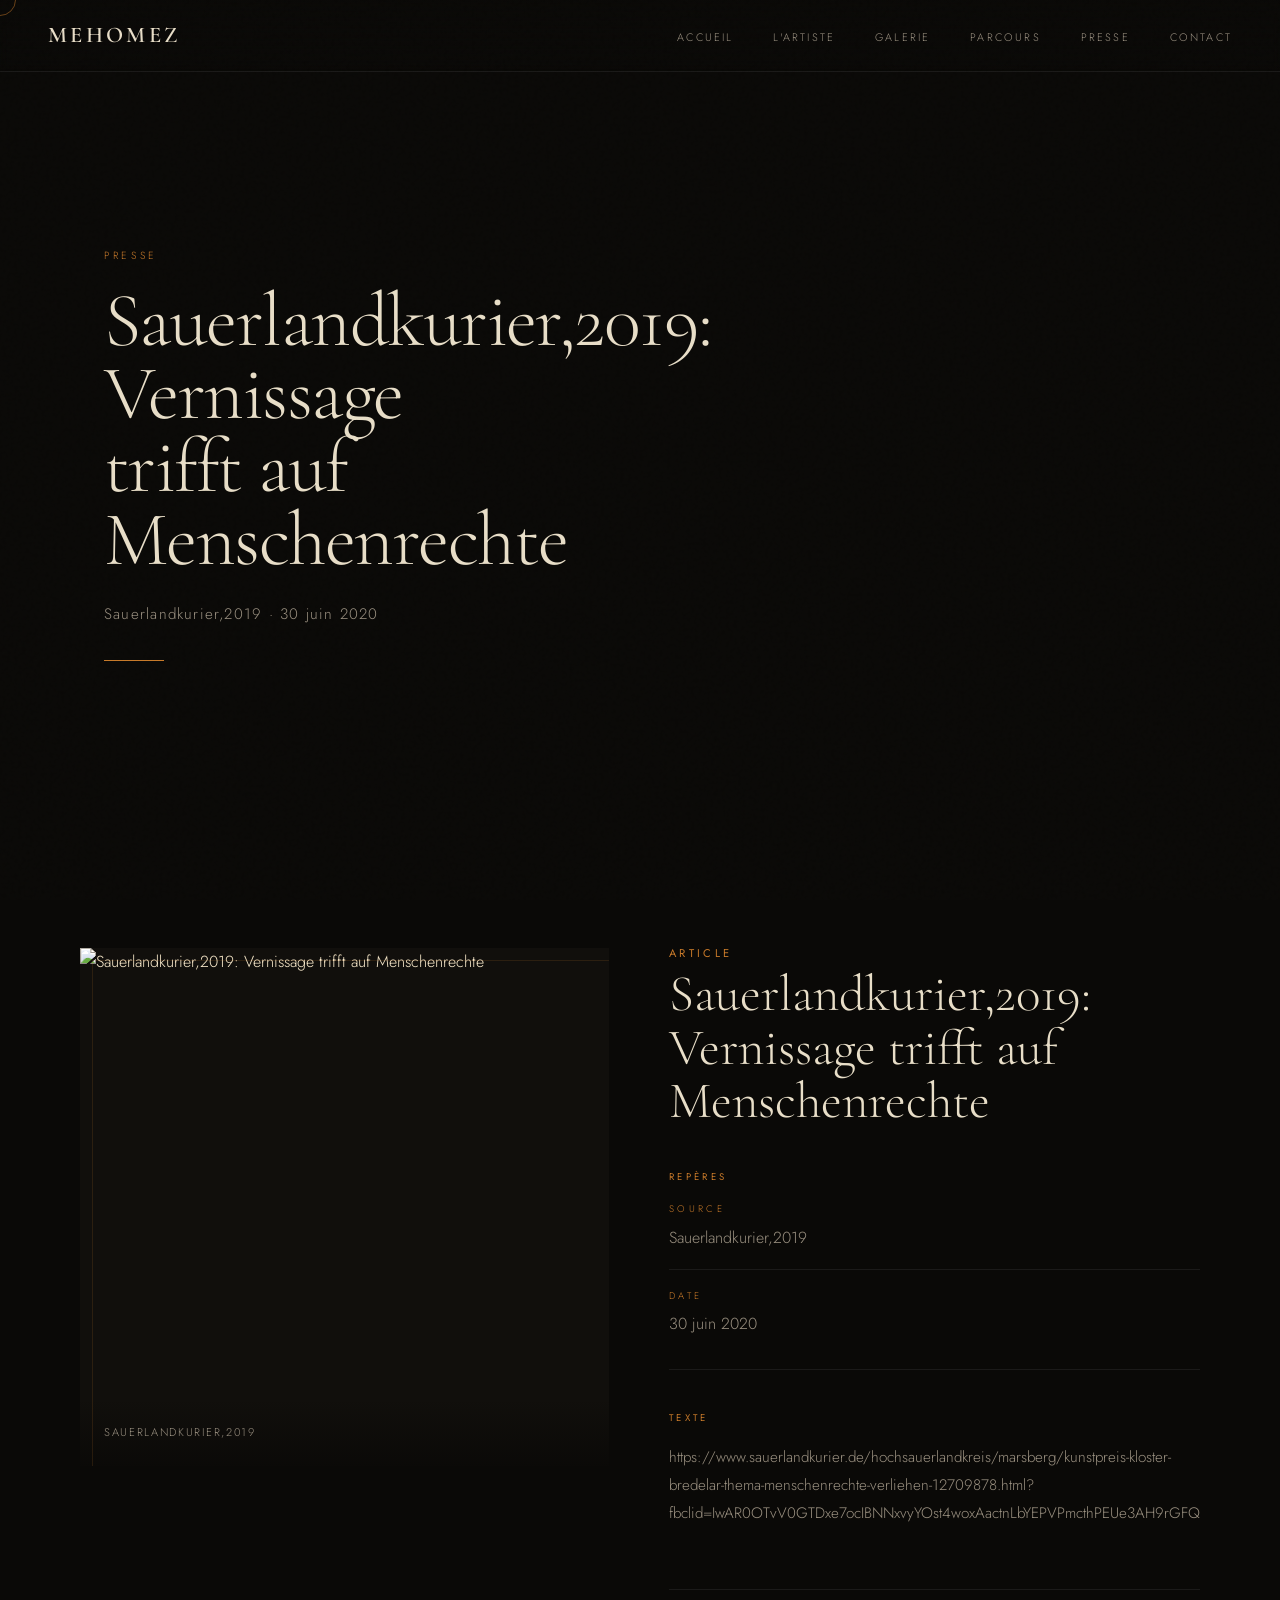
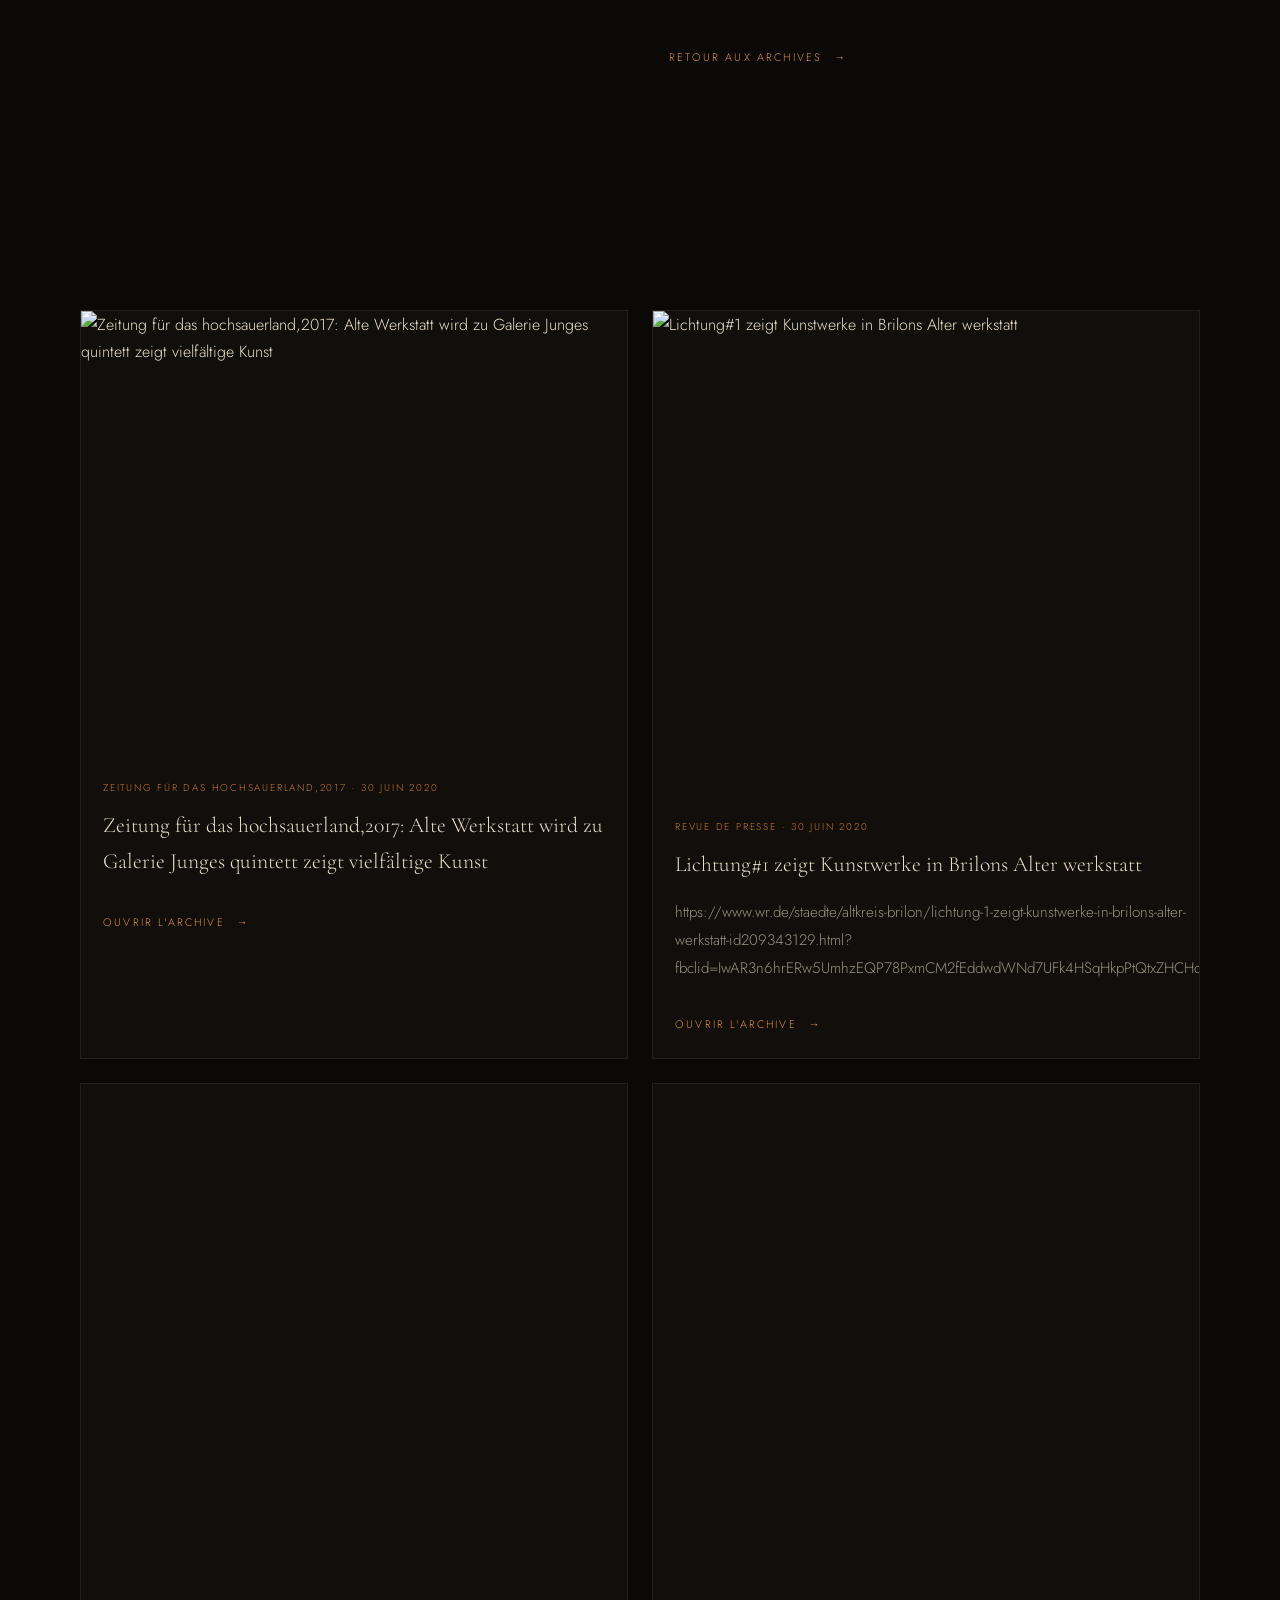
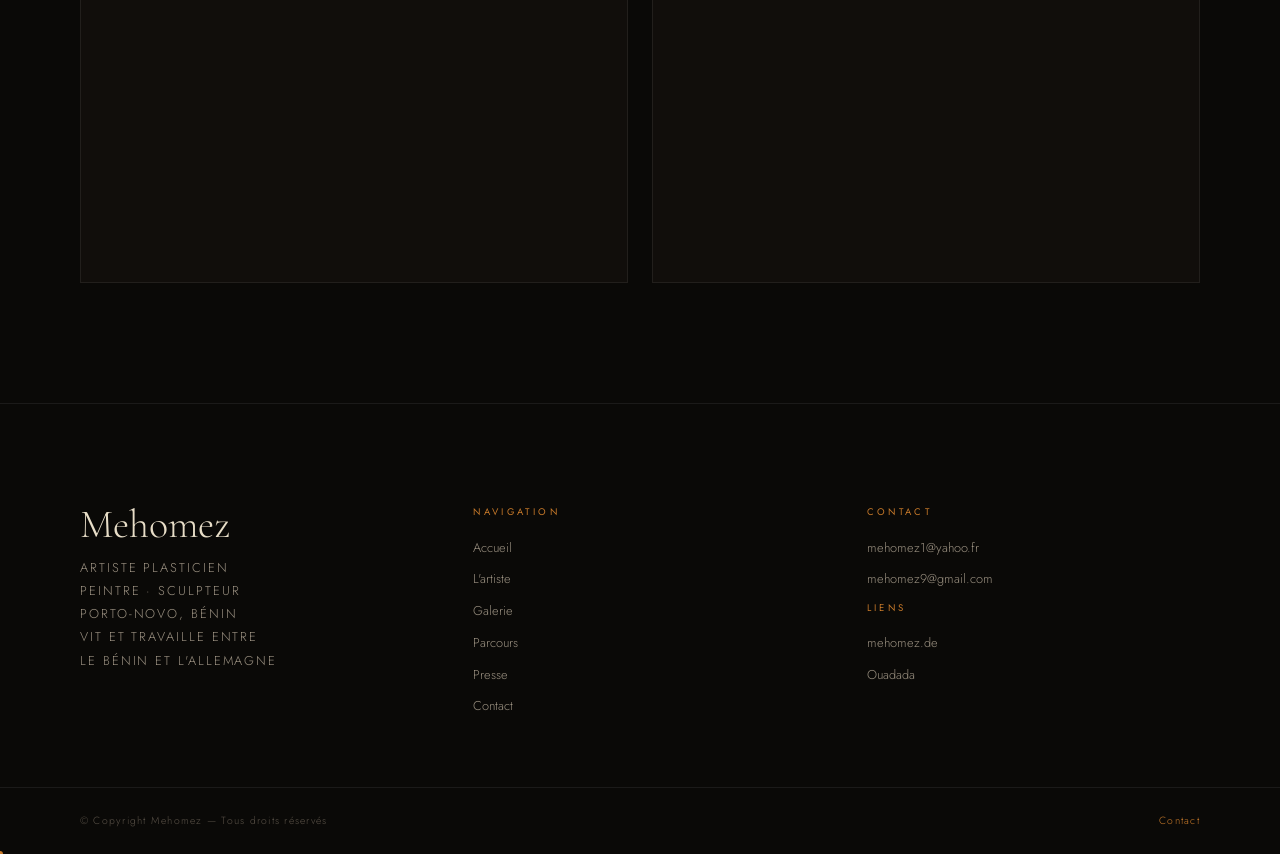
==== commit 0ec66a2c: "feat: Introduce static content data, a build script, and integrate into site pages." ====
--- a/article.html
+++ b/article.html
@@ -4,6 +4,8 @@
     <meta charset="utf-8" />
     <meta name="viewport" content="width=device-width, initial-scale=1" />
     <title>Mehomez | Article</title>
+    <link rel="preconnect" href="https://mehomez.de" crossorigin />
+    <link rel="dns-prefetch" href="//mehomez.de" />
     <link rel="preconnect" href="https://fonts.googleapis.com" />
     <link rel="preconnect" href="https://fonts.gstatic.com" crossorigin />
     <link
--- a/style.css
+++ b/style.css
@@ -505,6 +505,24 @@
   align-items: start;
 }
 
+.artist-intro-grid,
+.artist-story-grid,
+.contact-layout {
+  display: grid;
+  gap: 60px;
+}
+
+.artist-intro-grid,
+.contact-layout {
+  grid-template-columns: minmax(0, 0.82fr) minmax(0, 1.18fr);
+  align-items: start;
+}
+
+.artist-story-grid {
+  grid-template-columns: repeat(3, minmax(0, 1fr));
+  gap: 24px;
+}
+
 .artiste-portrait,
 .detail-image-panel,
 .feature-panel {
@@ -514,16 +532,34 @@
 }
 
 .artiste-portrait {
-  aspect-ratio: 3 / 4;
+  aspect-ratio: 5 / 7;
+  max-width: 380px;
   margin-top: 24px;
 }
 
+.artiste-portrait--feature {
+  aspect-ratio: 5 / 7;
+  max-width: 440px;
+  margin-top: 0;
+}
+
 .artiste-portrait img,
-.detail-image-panel img,
 .feature-panel img {
   width: 100%;
   height: 100%;
   object-fit: cover;
+  filter: sepia(20%) contrast(1.05);
+  transition: transform 0.8s ease;
+}
+
+.detail-image-panel {
+  max-width: min(100%, 760px);
+}
+
+.detail-image-panel img {
+  width: 100%;
+  height: auto;
+  display: block;
   filter: sepia(20%) contrast(1.05);
   transition: transform 0.8s ease;
 }
@@ -580,6 +616,39 @@
   font-weight: 400;
 }
 
+.artist-intro-copy .section-copy {
+  max-width: 42rem;
+}
+
+.artist-facts {
+  display: grid;
+  grid-template-columns: repeat(3, minmax(0, 1fr));
+  gap: 16px;
+  margin-top: 32px;
+}
+
+.artist-fact {
+  padding: 18px 20px;
+  border: 1px solid var(--border-dim);
+  background: var(--panel);
+}
+
+.artist-fact-label {
+  display: block;
+  margin-bottom: 8px;
+  color: var(--ochre);
+  font-size: 0.6rem;
+  letter-spacing: 0.3em;
+  text-transform: uppercase;
+}
+
+.artist-fact strong {
+  display: block;
+  font-weight: 400;
+  color: var(--text);
+  line-height: 1.6;
+}
+
 .bio-block,
 .detail-card,
 .info-card {
@@ -632,6 +701,51 @@
 .quote-block {
   padding-left: 24px;
   border-left: 2px solid var(--ochre);
+}
+
+.artist-story-card,
+.contact-form-card {
+  padding: 28px;
+  border: 1px solid var(--border-dim);
+  background: var(--panel);
+}
+
+.contact-card .section-title,
+.contact-form-card .section-title {
+  margin-bottom: 24px;
+  font-size: clamp(2rem, 4vw, 3.2rem);
+}
+
+.contact-card p,
+.contact-card a,
+.contact-form-card p {
+  color: var(--text-dim);
+}
+
+.artist-story-card--quote {
+  background: linear-gradient(180deg, rgba(200, 122, 42, 0.08), rgba(18, 15, 12, 0.92));
+}
+
+.artist-story-copy p {
+  margin: 0 0 16px;
+  color: var(--text-dim);
+  line-height: 1.85;
+}
+
+.artist-story-copy p:last-child {
+  margin-bottom: 0;
+}
+
+.artist-closing {
+  text-align: center;
+}
+
+.artist-closing-actions {
+  display: flex;
+  justify-content: center;
+  flex-wrap: wrap;
+  gap: 24px;
+  margin-top: 28px;
 }
 
 .philosophy-quote {
@@ -677,10 +791,14 @@
 .gallery-header,
 .archive-toolbar {
   display: flex;
-  align-items: flex-end;
+  align-items: flex-start;
   justify-content: space-between;
   gap: 24px;
   margin-bottom: 60px;
+}
+
+.archive-head {
+  max-width: 40rem;
 }
 
 .gallery-filters,
@@ -696,43 +814,86 @@
 
 .filter-btn,
 .archive-select {
-  border: none;
-  background: transparent;
-  color: var(--text-muted);
+  border: 1px solid var(--border-dim);
+  background: rgba(255, 255, 255, 0.02);
+  color: var(--text-dim);
   cursor: pointer;
   font-family: var(--sans);
 }
 
 .filter-btn {
-  padding: 8px 20px;
+  padding: 10px 18px;
+  border-radius: 999px;
   font-size: 0.65rem;
   letter-spacing: 0.2em;
   text-transform: uppercase;
-  transition: all 0.3s;
+  transition: all 0.25s ease;
 }
 
 .filter-btn.active,
 .filter-btn:hover {
   background: var(--ochre);
   color: var(--bg);
+  border-color: var(--ochre);
+  transform: translateY(-1px);
 }
 
 .archive-select {
-  min-width: 150px;
-  padding: 8px 14px;
+  min-width: 180px;
+  padding: 12px 16px;
+  border-radius: 18px;
   color: var(--text-dim);
 }
 
 .archive-search {
-  min-width: 220px;
-  padding: 10px 14px;
+  min-width: 240px;
+  padding: 12px 16px;
   border: 1px solid var(--border-dim);
-  background: var(--bg2);
+  border-radius: 18px;
+  background: rgba(255, 255, 255, 0.02);
   color: var(--text);
 }
 
 .archive-search::placeholder {
   color: var(--text-muted);
+}
+
+.filters-panel {
+  display: grid;
+  gap: 18px;
+  width: min(100%, 620px);
+  padding: 24px;
+  border: 1px solid var(--border-dim);
+  background: var(--panel);
+}
+
+.filter-group {
+  display: grid;
+  gap: 12px;
+}
+
+.filter-group--fields {
+  grid-template-columns: repeat(2, minmax(0, 1fr));
+  gap: 16px;
+}
+
+.filter-group-label,
+.filter-field span {
+  color: var(--ochre);
+  font-size: 0.62rem;
+  letter-spacing: 0.28em;
+  text-transform: uppercase;
+}
+
+.filter-pill-group {
+  display: flex;
+  flex-wrap: wrap;
+  gap: 10px;
+}
+
+.filter-field {
+  display: grid;
+  gap: 10px;
 }
 
 .results-note {
@@ -759,6 +920,8 @@
   overflow: hidden;
   cursor: pointer;
   background: var(--bg2);
+  content-visibility: auto;
+  contain-intrinsic-size: 360px;
 }
 
 .gallery-item.hidden {
@@ -902,6 +1065,10 @@
   grid-template-columns: 1.1fr 0.9fr;
 }
 
+.contact-grid {
+  grid-template-columns: 1fr;
+}
+
 .feature-grid {
   grid-template-columns: repeat(3, minmax(0, 1fr));
 }
@@ -1030,12 +1197,16 @@
 }
 
 .story-card {
+  display: grid;
+  grid-template-rows: auto 1fr;
   border: 1px solid var(--border-dim);
   background: var(--panel);
+  content-visibility: auto;
+  contain-intrinsic-size: 420px;
 }
 
 .story-card-image {
-  aspect-ratio: 4 / 3;
+  aspect-ratio: 5 / 4;
   overflow: hidden;
   background: var(--bg2);
 }
@@ -1044,6 +1215,30 @@
   width: 100%;
   height: 100%;
   object-fit: cover;
+}
+
+.media-placeholder {
+  display: grid;
+  place-items: center;
+  width: 100%;
+  height: 100%;
+  min-height: 100%;
+  padding: 24px;
+  text-align: center;
+  background:
+    radial-gradient(circle at top, rgba(200, 122, 42, 0.22), transparent 46%),
+    linear-gradient(180deg, rgba(25, 21, 17, 0.9), rgba(10, 9, 7, 0.96));
+}
+
+.media-placeholder span {
+  color: var(--ochre-light);
+  font-size: 0.62rem;
+  letter-spacing: 0.28em;
+  text-transform: uppercase;
+}
+
+.detail-image-panel .media-placeholder {
+  min-height: 520px;
 }
 
 .story-card-body {
@@ -1055,6 +1250,107 @@
   font-family: var(--serif);
   font-size: 1.35rem;
   font-weight: 300;
+}
+
+.press-shell {
+  display: grid;
+  grid-template-columns: minmax(0, 0.78fr) minmax(0, 1.22fr);
+  gap: 28px;
+  align-items: start;
+}
+
+.press-overview {
+  display: grid;
+  gap: 24px;
+  align-content: start;
+}
+
+.press-stats {
+  display: grid;
+  grid-template-columns: repeat(3, minmax(0, 1fr));
+  gap: 16px;
+}
+
+.press-lead-card {
+  display: grid;
+  grid-template-columns: minmax(0, 0.92fr) minmax(0, 1.08fr);
+  border: 1px solid var(--border-dim);
+  background: var(--panel);
+}
+
+.press-lead-media,
+.press-row-media {
+  display: block;
+  overflow: hidden;
+  background: var(--bg2);
+}
+
+.press-lead-media img,
+.press-row-media img {
+  width: 100%;
+  height: 100%;
+  display: block;
+  object-fit: cover;
+  transition: transform 0.7s ease;
+}
+
+.press-lead-media {
+  min-height: 100%;
+}
+
+.press-lead-media img,
+.press-lead-media .media-placeholder {
+  aspect-ratio: 5 / 6;
+}
+
+.press-row-media img,
+.press-row-media .media-placeholder {
+  aspect-ratio: 5 / 6;
+}
+
+.press-lead-card:hover .press-lead-media img,
+.press-row:hover .press-row-media img {
+  transform: scale(1.04);
+}
+
+.press-lead-body,
+.press-row-body {
+  display: grid;
+  align-content: start;
+  gap: 14px;
+  padding: 28px;
+}
+
+.press-lead-body h2,
+.press-row-body h3 {
+  margin: 0;
+  font-family: var(--serif);
+  font-weight: 300;
+  line-height: 1.05;
+}
+
+.press-lead-body h2 {
+  font-size: clamp(2.2rem, 4vw, 3.6rem);
+}
+
+.press-row-body h3 {
+  font-size: clamp(1.5rem, 2.2vw, 2rem);
+}
+
+.press-archive {
+  padding-top: 0;
+}
+
+.press-list {
+  display: grid;
+  gap: 18px;
+}
+
+.press-row {
+  display: grid;
+  grid-template-columns: 220px minmax(0, 1fr);
+  border: 1px solid var(--border-dim);
+  background: var(--panel);
 }
 
 .story-card-meta {
@@ -1080,6 +1376,91 @@
 .cta-link::after,
 .button-link::after {
   content: "→";
+}
+
+.contact-form {
+  display: grid;
+  grid-template-columns: repeat(2, minmax(0, 1fr));
+  gap: 18px;
+}
+
+.form-field {
+  display: grid;
+  gap: 10px;
+}
+
+.form-field--full {
+  grid-column: 1 / -1;
+}
+
+.form-field input,
+.form-field textarea {
+  width: 100%;
+  padding: 14px 16px;
+  border: 1px solid var(--border-dim);
+  background: rgba(255, 255, 255, 0.02);
+  color: var(--text);
+  resize: vertical;
+}
+
+.form-field input::placeholder,
+.form-field textarea::placeholder {
+  color: var(--text-muted);
+}
+
+.form-submit {
+  width: fit-content;
+  padding: 13px 22px;
+  border: 1px solid var(--ochre);
+  background: rgba(200, 122, 42, 0.14);
+  color: var(--text);
+  letter-spacing: 0.22em;
+  text-transform: uppercase;
+  cursor: pointer;
+  transition: all 0.25s ease;
+}
+
+.form-submit:hover {
+  background: rgba(200, 122, 42, 0.24);
+  transform: translateY(-1px);
+}
+
+.form-note,
+.form-status {
+  margin: 0;
+  color: var(--text-muted);
+  font-size: 0.78rem;
+  line-height: 1.7;
+}
+
+.back-to-top {
+  position: fixed;
+  right: 28px;
+  bottom: 28px;
+  z-index: 8500;
+  width: 52px;
+  height: 52px;
+  border: 1px solid var(--border-dim);
+  border-radius: 50%;
+  background: rgba(10, 9, 7, 0.88);
+  color: var(--text);
+  font-size: 1.1rem;
+  cursor: pointer;
+  opacity: 0;
+  pointer-events: none;
+  transform: translateY(16px);
+  transition: opacity 0.25s ease, transform 0.25s ease, border-color 0.25s ease, background 0.25s ease;
+}
+
+.back-to-top.is-visible {
+  opacity: 1;
+  pointer-events: auto;
+  transform: translateY(0);
+}
+
+.back-to-top:hover {
+  border-color: var(--ochre);
+  background: rgba(200, 122, 42, 0.18);
 }
 
 .site-footer-shell {
@@ -1311,9 +1692,15 @@
 
   .artist-preview,
   .artist-page-grid,
+  .artist-intro-grid,
+  .artist-story-grid,
+  .artist-facts,
+  .press-stats,
+  .press-shell,
   .parcours-grid,
   .detail-layout,
   .page-columns,
+  .contact-layout,
   .contact-grid,
   .feature-grid,
   .stats-band,
@@ -1322,6 +1709,11 @@
     grid-template-columns: 1fr;
   }
 
+  .press-lead-card,
+  .press-row {
+    grid-template-columns: 1fr;
+  }
+
   .gallery-header,
   .archive-toolbar,
   .footer-bottom {
@@ -1329,6 +1721,30 @@
     align-items: flex-start;
   }
 
+  .filters-panel,
+  .filter-group--fields,
+  .contact-form {
+    width: 100%;
+    grid-template-columns: 1fr;
+  }
+
+  .artiste-portrait,
+  .artiste-portrait--feature,
+  .detail-image-panel {
+    max-width: 100%;
+  }
+
+  .press-lead-media img,
+  .press-lead-media .media-placeholder,
+  .press-row-media img,
+  .press-row-media .media-placeholder {
+    aspect-ratio: 4 / 3;
+  }
+
+  .detail-image-panel .media-placeholder {
+    min-height: 360px;
+  }
+
   .feature-card--spotlight {
     grid-column: span 1;
   }
@@ -1369,6 +1785,12 @@
     columns: 1;
   }
 
+  .press-row-body,
+  .press-lead-body,
+  .story-card-body {
+    padding: 20px;
+  }
+
   .archive-filters {
     width: 100%;
   }
@@ -1378,6 +1800,11 @@
     width: 100%;
   }
 
+  .back-to-top {
+    right: 16px;
+    bottom: 16px;
+  }
+
   .event-item {
     grid-template-columns: 1fr;
   }
